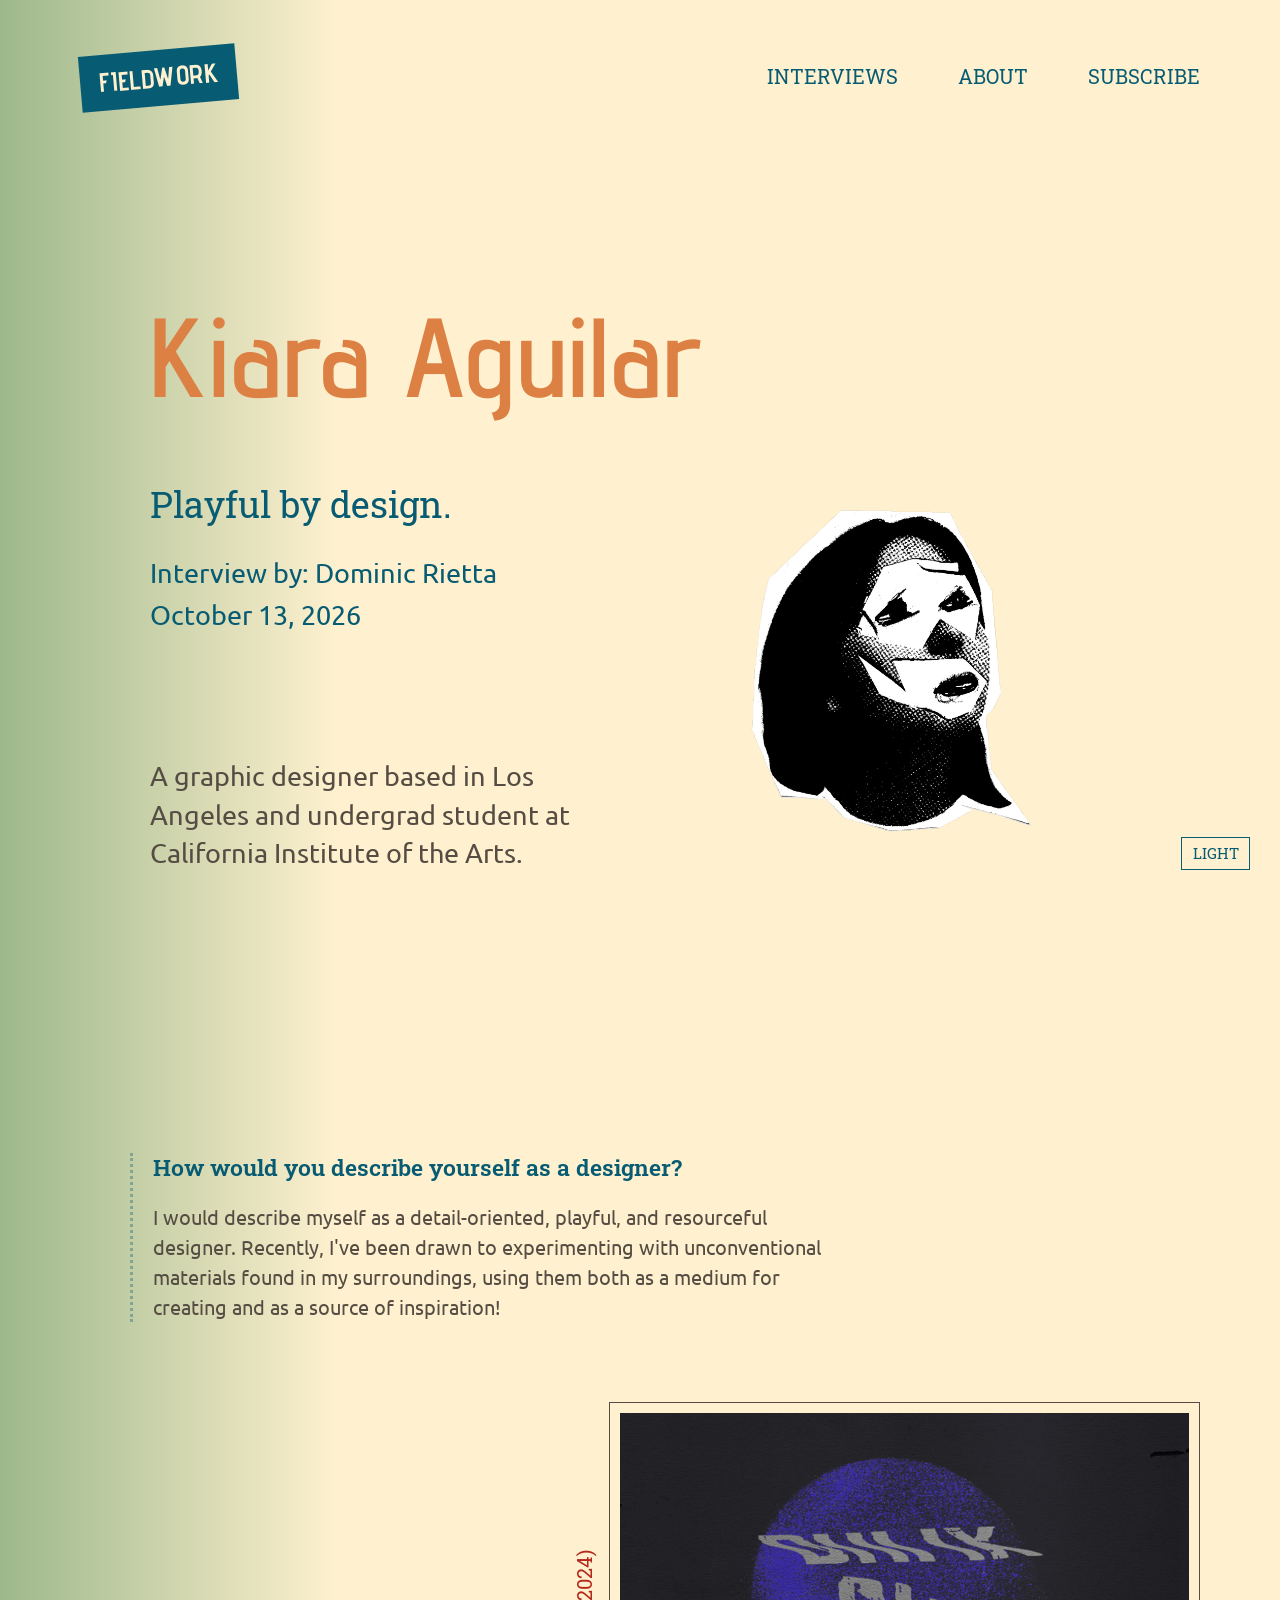
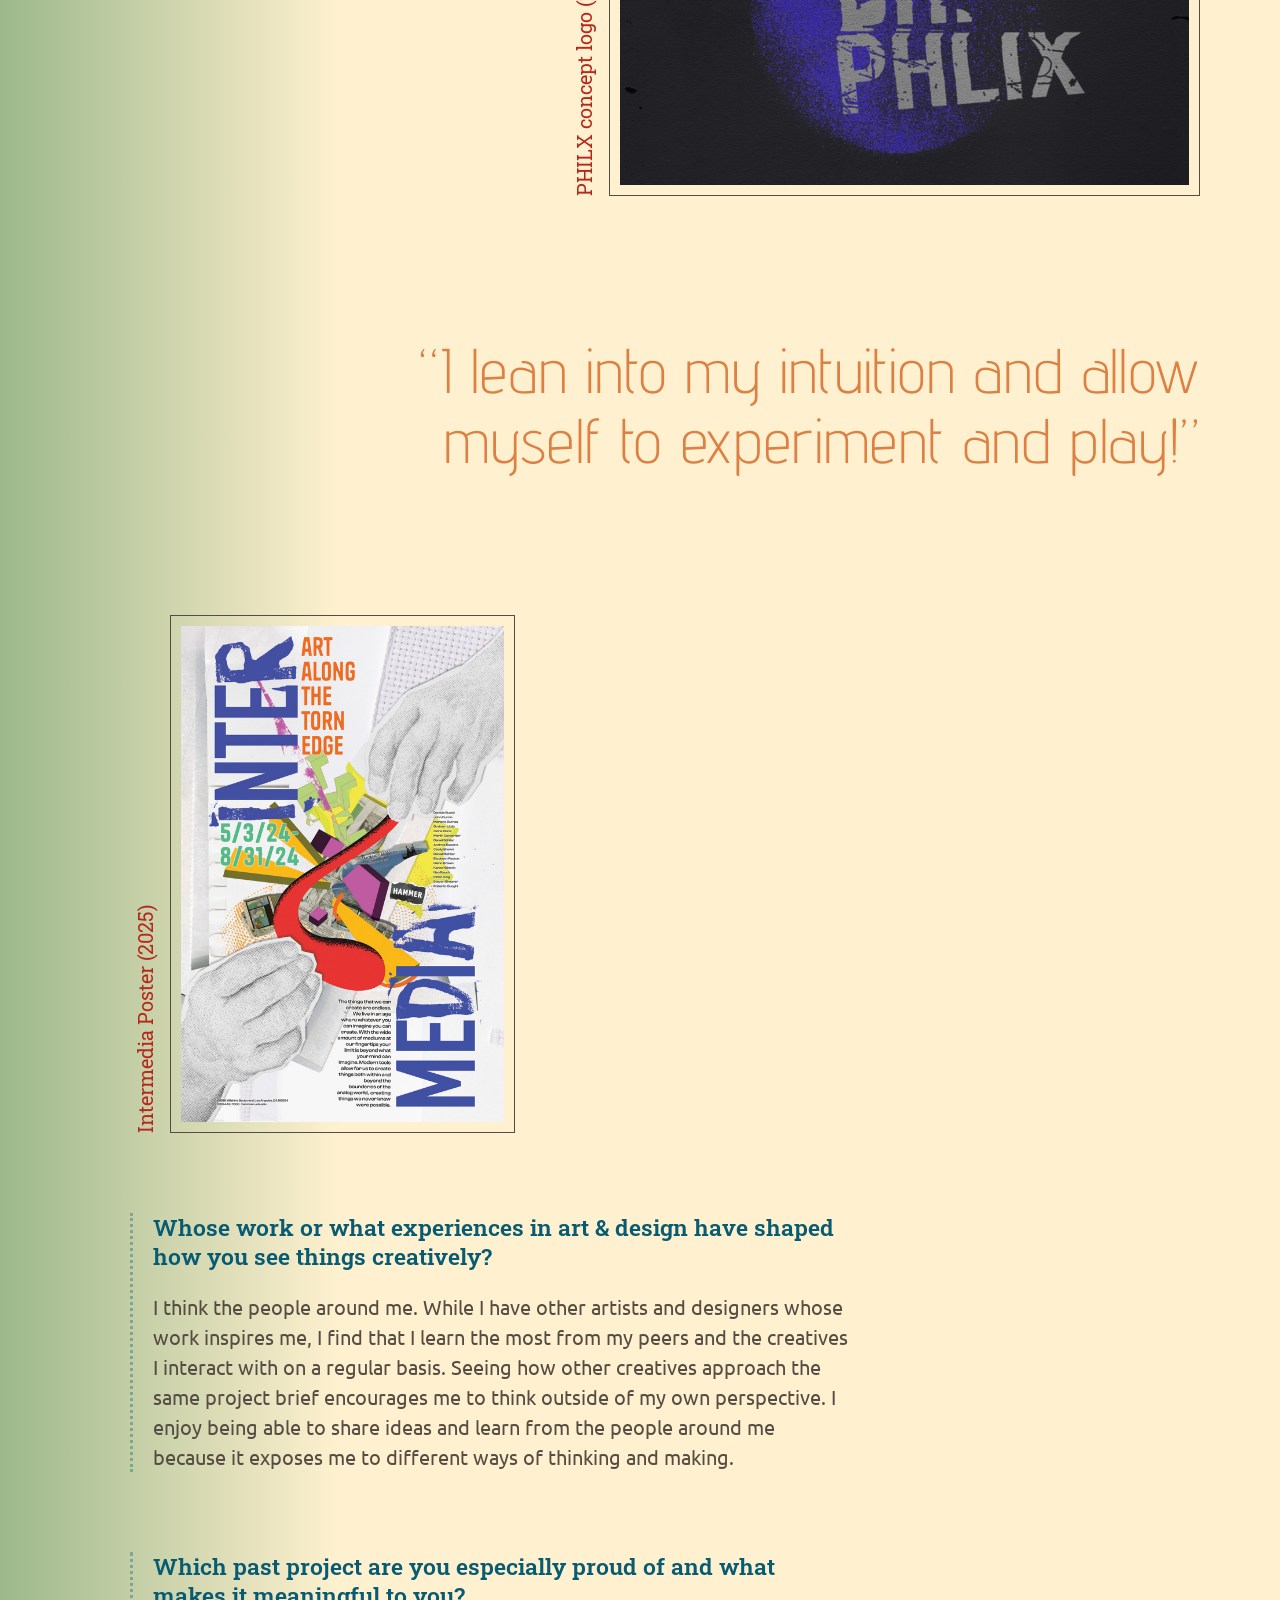
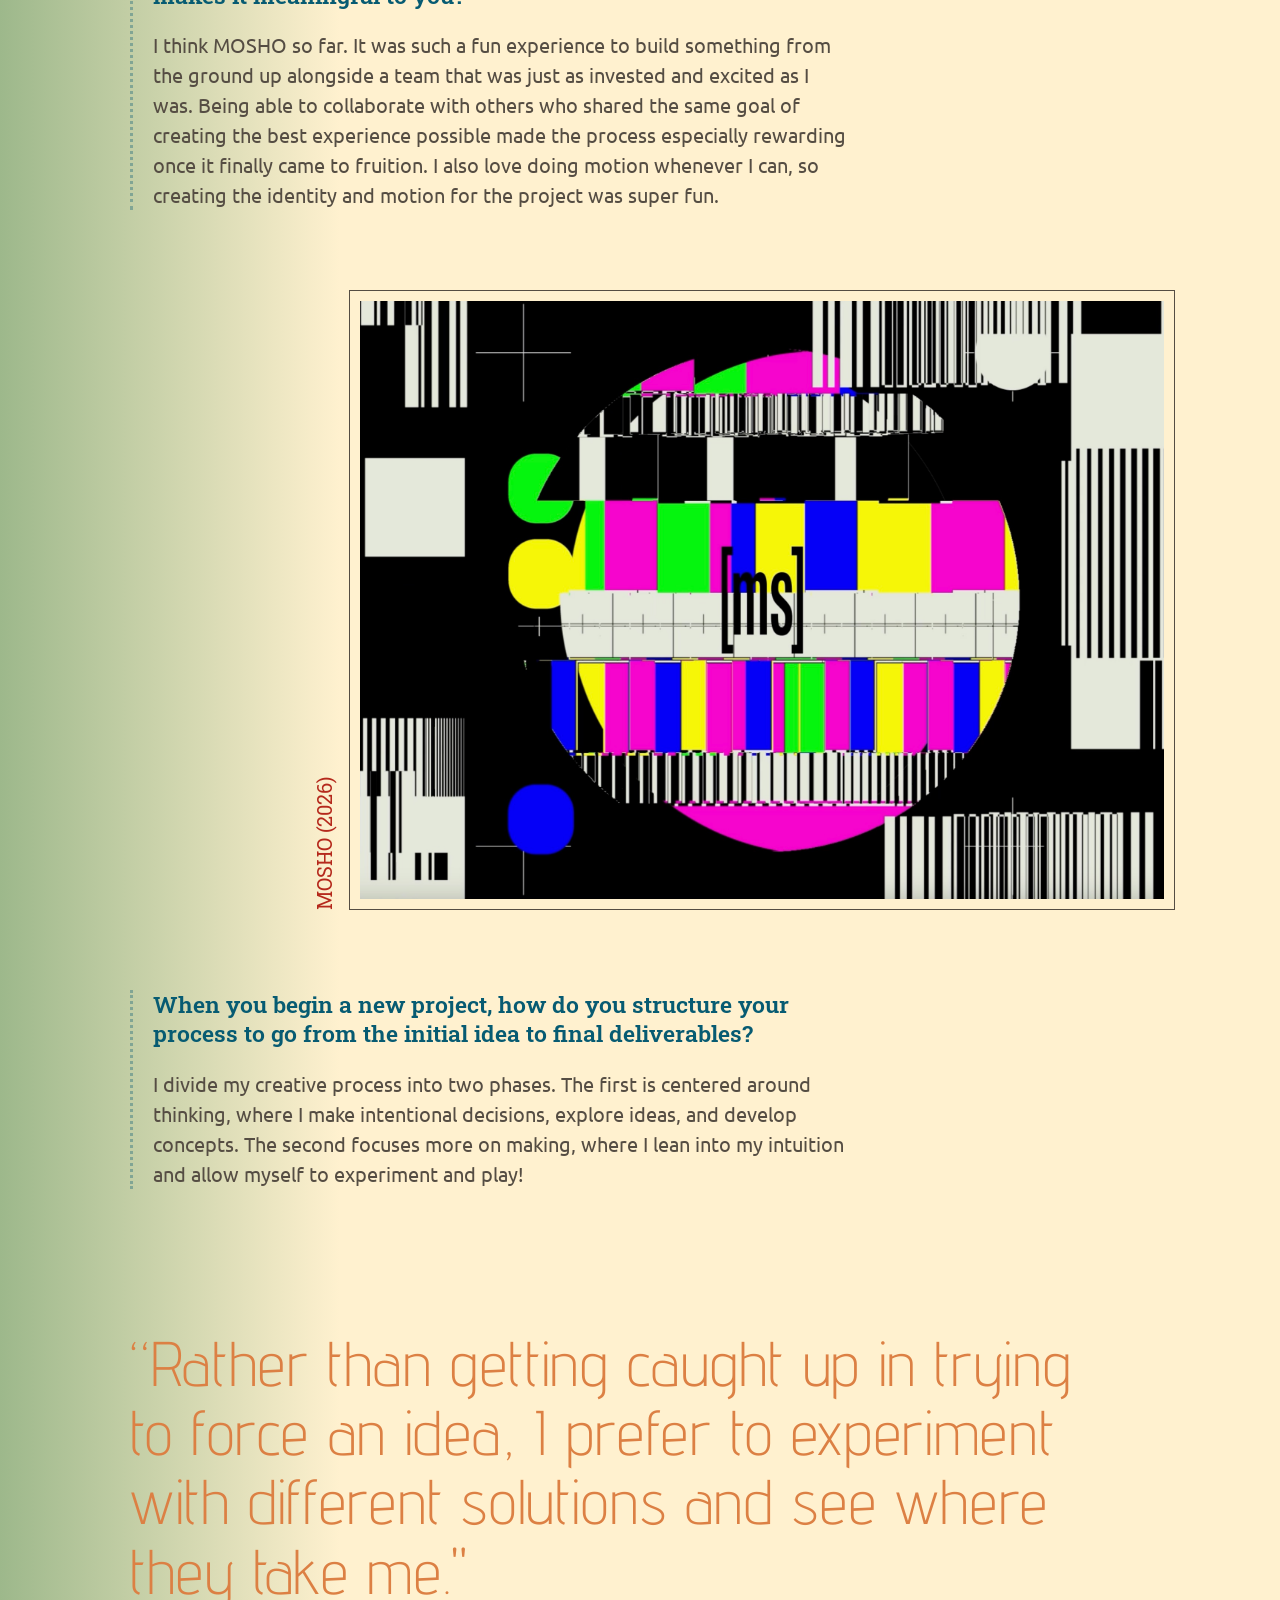
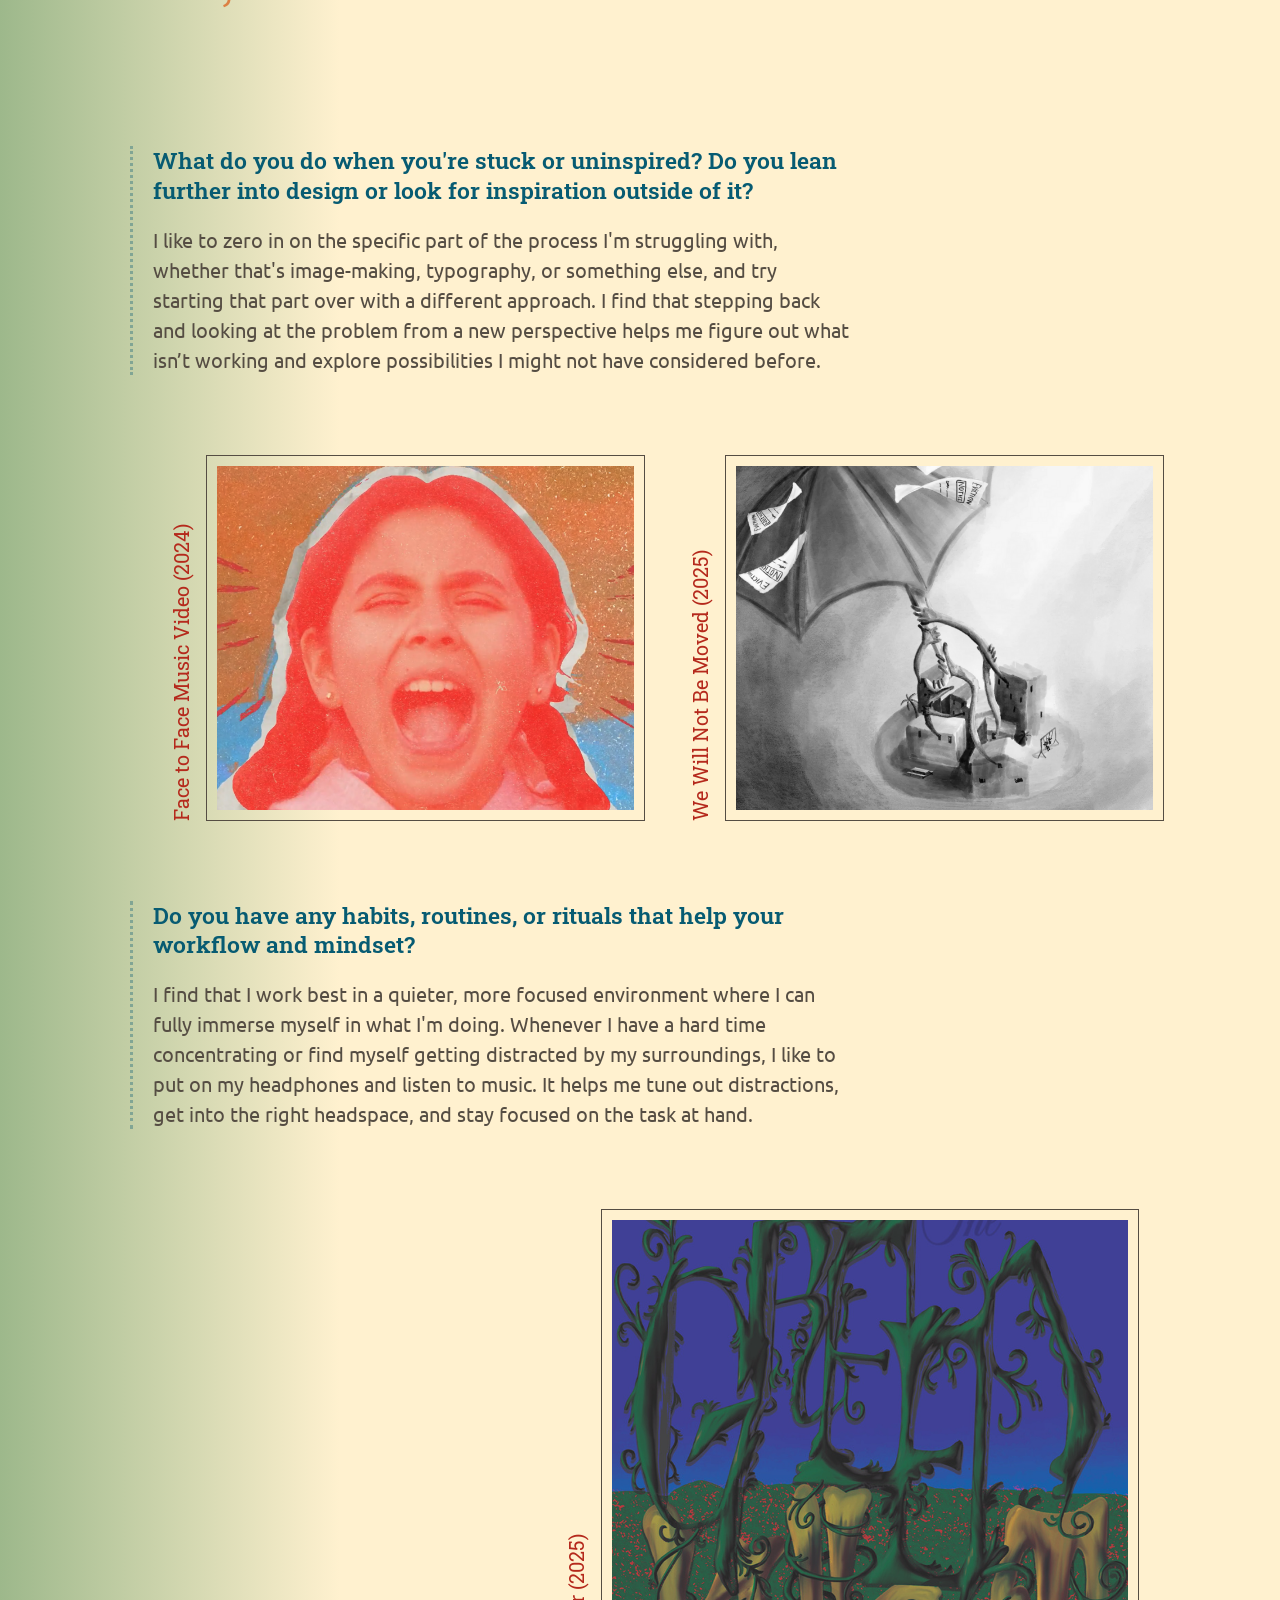
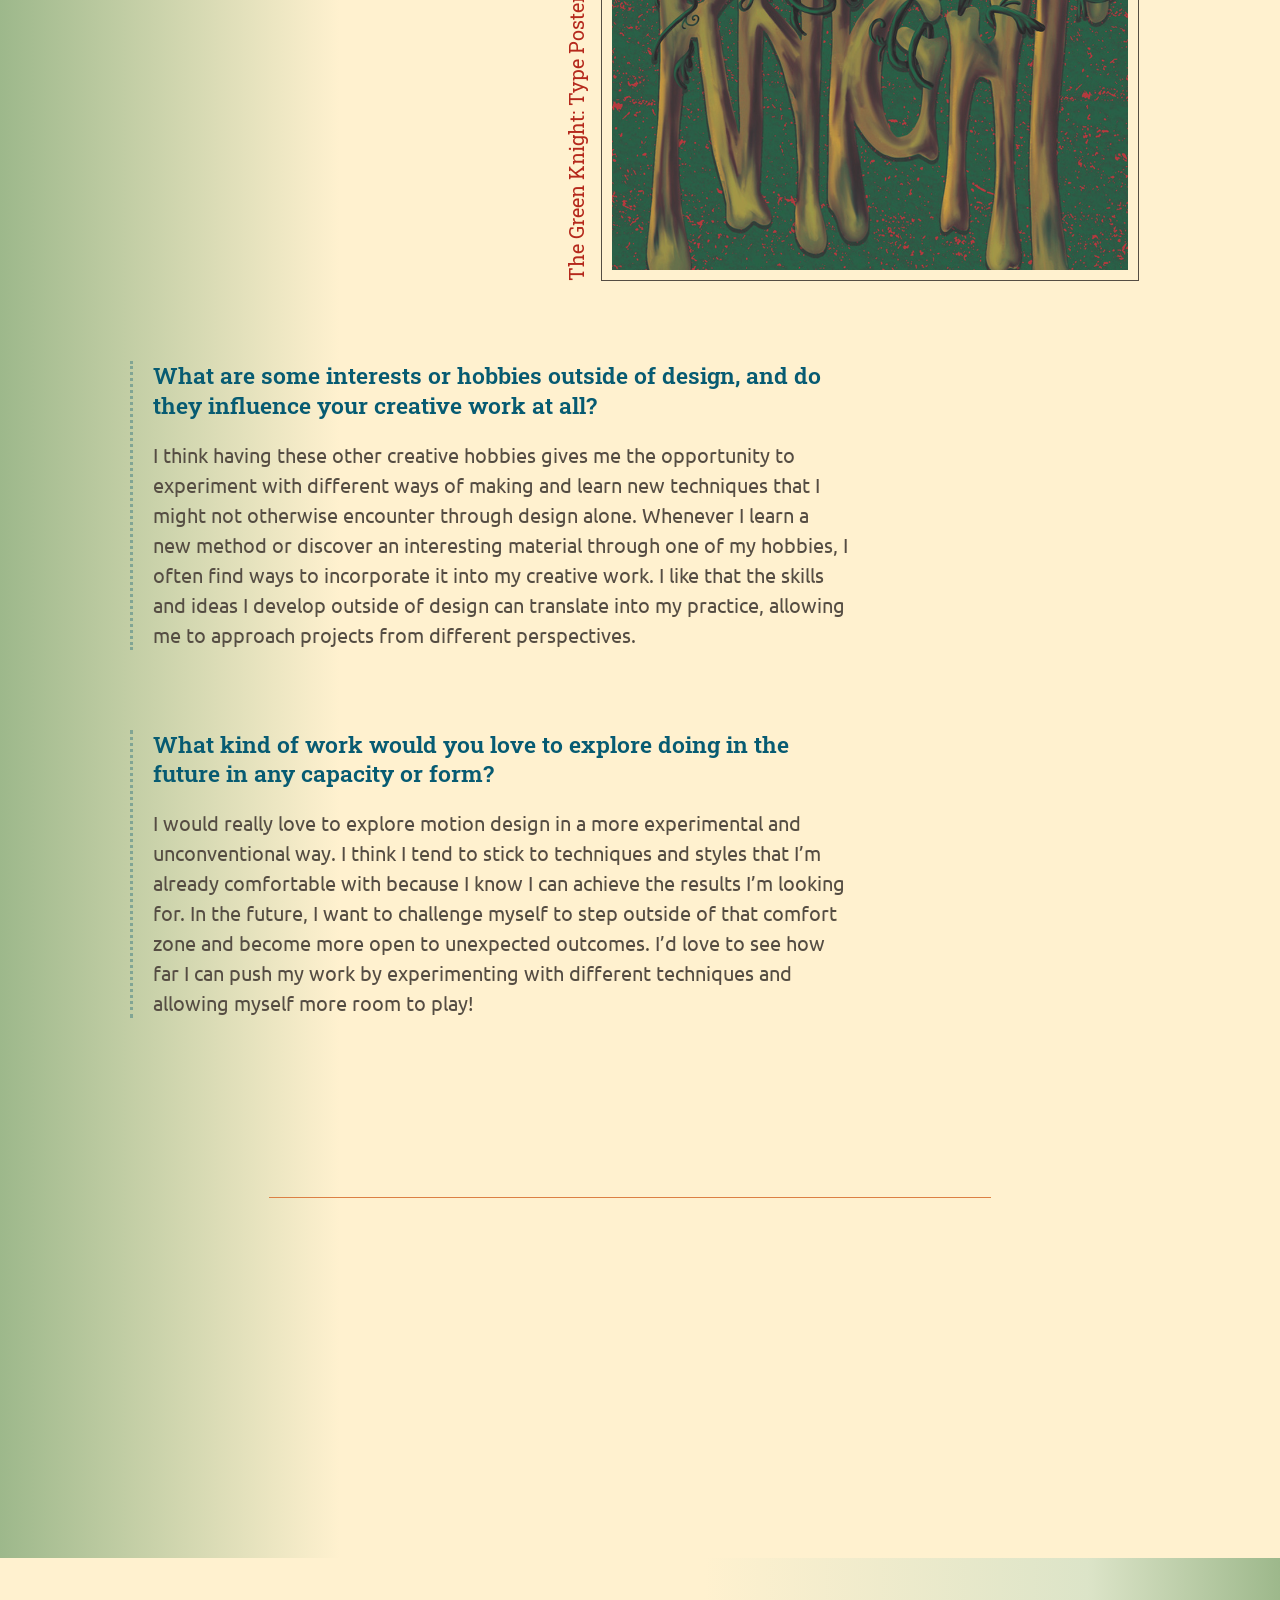
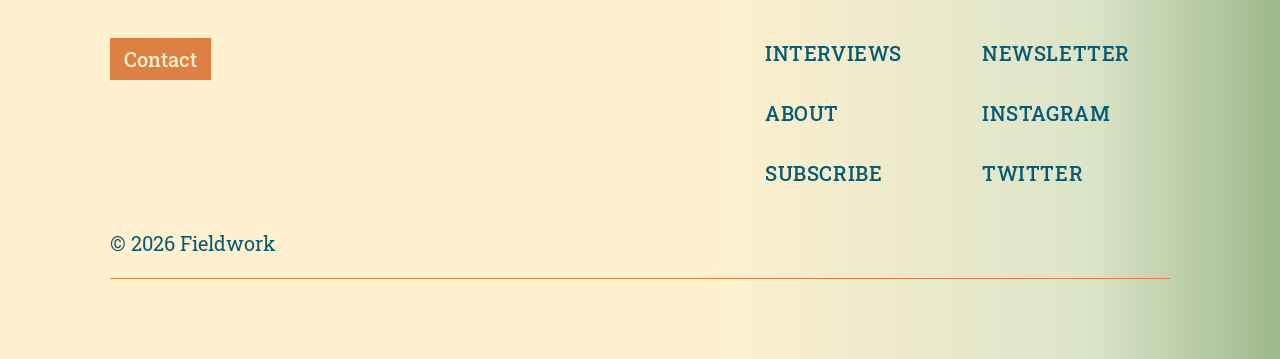
==== interview--one.html @ 5cb6d2c1 "Initial Commit" ====
<!DOCTYPE html>
<html lang="en">
<head>
	<meta charset="utf-8">
	<meta content="initial-scale=1.0,width=device-width" name="viewport">

	<title>Interview One</title>

	<link href="css/reset.css" rel="stylesheet" type="text/css">
	<link href="css/styles.css" rel="stylesheet" type="text/css">

	<link rel="preconnect" href="https://fonts.googleapis.com">
	<link rel="preconnect" href="https://fonts.gstatic.com" crossorigin>
	<link href="https://fonts.googleapis.com/css2?family=Advent+Pro:ital,wght@0,100..900;1,100..900&family=Roboto+Slab:wght@100..900&family=Ubuntu:ital,wght@0,300;0,400;0,500;0,700;1,300;1,400;1,500;1,700&display=swap" rel="stylesheet">

	
	<script src="js/scripts.js"></script>
</head>

<body>
	<header class="top-bar">
		<button class="top-bar__menu" type="button">
			<span class="visually-hidden">Menu</span>
		</button>

		<a class="top-bar__logo" href="index.html">Fieldwork</a>

		<nav class="top-bar__nav">
			<a href="interviews.html">Interviews</a>
			<a href="about.html">About</a>
			<a href="subscribe.html">Subscribe</a>
		</nav>

		<button class="top-bar__mode js-mode" type="button">Light</button>
	</header>
	
	<main>
		<article class="interview-page">
			<section class="interview-page__intro">
				<h1 class="interview-page__name">Kiara Aguilar</h1>

				<p class="interview-page__subtitle">Playful by design.</p>

				<img class="interview-page__portrait" src="images/kiara-portrait.png" alt="Portrait of Kiara Aguilar">

				<p class="interview-page__details">Interview by: Dominic Rietta<br>October 13, 2026
				</p>

				<p class="interview-page__bio">A graphic designer based in Los Angeles and undergrad student at California Institute of the Arts.</p>
			</section>

			<section class="interview-page__body">
				<div class="interview-page__qa">
					<h2 class="interview-page__question">How would you describe yourself as a designer?</h2>

					<p class="interview-page__answer">I would describe myself as a detail-oriented, playful, and resourceful designer. Recently, I've been drawn to experimenting with unconventional materials found in my surroundings, using them both as a medium for creating and as a source of inspiration!
					</p>
				</div>

				<div class="interview-page__project interview-page__project--right">
					<img class="interview-page__image" src="images/phlix-logo.png" alt="Designer's project">

					<p class="interview-page__caption">PHILX concept logo (2024)</p>
				</div>

				<blockquote class="interview-page__quote interview-page__quote--right">
					<p class="interview-page__quote-text">“I lean into my intuition and allow myself to experiment and play!”</p>
				</blockquote>

				<div class="interview-page__project interview-page__project--left">
					<img class="interview-page__image" src="images/intermedia-poster.png" alt="Designer's project">

					<p class="interview-page__caption">Intermedia Poster (2025)</p>
				</div>

				<div class="interview-page__qa">
					<h2 class="interview-page__question">Whose work or what experiences in art & design have shaped how you see things creatively?</h2>

					<p class="interview-page__answer">I think the people around me. While I have other artists and designers whose work inspires me, I find that I learn the most from my peers and the creatives I interact with on a regular basis. Seeing how other creatives approach the same project brief encourages me to think outside of my own perspective. I enjoy being able to share ideas and learn from the people around me because it exposes me to different ways of thinking and making.</p>
				</div>

				<div class="interview-page__qa">
					<h2 class="interview-page__question">Which past project are you especially proud of and what makes it meaningful to you?</h2>

					<p class="interview-page__answer">I think MOSHO so far. It was such a fun experience to build something from the ground up alongside a team that was just as invested and excited as I was. Being able to collaborate with others who shared the same goal of creating the best experience possible made the process especially rewarding once it finally came to fruition. I also love doing motion whenever I can, so creating the identity and motion for the project was super fun.</p>
				</div>

				<div class="interview-page__project interview-page__project--wide">
					<img class="interview-page__image" src="images/mosho.JPEG" alt="Designer's project">

					<p class="interview-page__caption">MOSHO (2026)</p>
				</div>

				<div class="interview-page__qa">
					<h2 class="interview-page__question">When you begin a new project, how do you structure your process to go from the initial idea to final deliverables?</h2>

					<p class="interview-page__answer">I divide my creative process into two phases. The first is centered around thinking, where I make intentional decisions, explore ideas, and develop concepts. The second focuses more on making, where I lean into my intuition and allow myself to experiment and play!
					</p>
				</div>

				<blockquote class="interview-page__quote interview-page__quote--left">
					<p class="interview-page__quote-text">“Rather than getting caught up in trying to force an idea, I prefer to experiment with different solutions and see where they take me."</p>
				</blockquote>

				<div class="interview-page__qa">
					<h2 class="interview-page__question">What do you do when you're stuck or uninspired? Do you lean further into design or look for inspiration outside of it?</h2>

					<p class="interview-page__answer">I like to zero in on the specific part of the process I'm struggling with, whether that's image-making, typography, or something else, and try starting that part over with a different approach. I find that stepping back and looking at the problem from a new perspective helps me figure out what isn’t working and explore possibilities I might not have considered before.</p>
				</div>

				<div class="interview-page__project interview-page__project--half">
					<img class="interview-page__image" src="images/face-to-face.png" alt="Designer's project">

					<p class="interview-page__caption">Face to Face Music Video (2024)</p>
				</div>

				<div class="interview-page__project interview-page__project--half">
					<img class="interview-page__image" src="images/we-will-not-be-moved.png" alt="Designer's project">

					<p class="interview-page__caption">We Will Not Be Moved (2025)</p>
				</div>

				<div class="interview-page__qa">
					<h2 class="interview-page__question">Do you have any habits, routines, or rituals that help your workflow and mindset?</h2>

					<p class="interview-page__answer">I find that I work best in a quieter, more focused environment where I can fully immerse myself in what I'm doing. Whenever I have a hard time concentrating or find myself getting distracted by my surroundings, I like to put on my headphones and listen to music. It helps me tune out distractions, get into the right headspace, and stay focused on the task at hand.  
					</p>
				</div>

				<div class="interview-page__project interview-page__project--tall">
					<img class="interview-page__image" src="images/green-knight.png" alt="Designer's project">

					<p class="interview-page__caption">The Green Knight: Type Poster (2025)</p>
				</div>

				<div class="interview-page__qa">
					<h2 class="interview-page__question">What are some interests or hobbies outside of design, and do they influence your creative work at all?</h2>

					<p class="interview-page__answer">I think having these other creative hobbies gives me the opportunity to experiment with different ways of making and learn new techniques that I might not otherwise encounter through design alone. Whenever I learn a new method or discover an interesting material through one of my hobbies, I often find ways to incorporate it into my creative work. I like that the skills and ideas I develop outside of design can translate into my practice, allowing me to approach projects from different perspectives.
					</p>
				</div>

				<div class="interview-page__qa">
					<h2 class="interview-page__question">What kind of work would you love to explore doing in the future in any capacity or form?</h2>

					<p class="interview-page__answer">	I would really love to explore motion design in a more experimental and unconventional way. I think I tend to stick to techniques and styles that I’m already comfortable with because I know I can achieve the results I’m looking for. In the future, I want to challenge myself to step outside of that comfort zone and become more open to unexpected outcomes. I’d love to see how far I can push my work by experimenting with different techniques and allowing myself more room to play!
					</p>
				</div>

			</section>
		</article>
	</main>

	<footer class="site-footer">
		<a class="site-footer__contact" href="mailto:your-email@example.com">Contact</a>

		<nav class="site-footer__nav">
			<a href="interviews.html">Interviews</a>
			<a href="about.html">About</a>
			<a href="subscribe.html">Subscribe</a>
			<a href="newsletter.html">Newsletter</a>
			<a href="https://www.instagram.com/">Instagram</a>
			<a href="https://twitter.com/">Twitter</a>
		</nav>

		<p class="site-footer__copyright">&copy; 2026 Fieldwork</p>
	</footer>


</body>
</html>
---- css/styles.css ----
/* 1. TOKENS */

:root {
	/* Type scale: Perfect Fourth */
	--size-080: .563rem;
	--size-090: .75rem;
	--size-100: 1rem;
	--size-150: 1.125rem;
	--size-200: 1.333rem;
	--size-300: 1.777rem;
	--size-400: 2.369rem;
	--size-500: 3.157rem;
	--size-700: 5.61rem;

	/* Spacing */
	--space-090: .5rem;
	--space-100: 1rem;
	--space-200: 1.5rem;
	--space-300: 2rem;
	--space-400: 3rem;
	--space-500: 4rem;
	--space-600: 6rem;
	--space-700: 8rem;

	/* Colors */
	--color-page-bg: #fff1cf;
	--color-text: #075b72;
	--color-accent: #dc8044;
	--color-date: #B5291C;
	--color-border: #075b72;
	--color-grid: #554d43;
	--color-image-placeholder: #e1c69d;
	--color-image-border: #dc9a30;
	--color-footer-green: #9db88b;
	--color-footer-mid: #dce4c8;

	--masthead-angle: -5deg;

	/* Scaling: rem follows the window width.
	   The canvas is 375px on mobile and 1024px on desktop. */
	--frame: 23.4375rem;
	font-size: clamp(13px, calc(100vw / 23.4375), 24px);

	@media screen and (min-width: 1024px) {
		--frame: 64rem;
		font-size: clamp(16px, calc(100vw / 64), 26px);
	}

	/* Dark mode */
	.dark-mode {
		--color-page-bg: #082a33;
		--color-text: #fff1cf;
		--color-accent: #e8935a;
		--color-date: #f2c14e;
		--color-border: #fff1cf;
		--color-grid: #d8cfbb;
		--color-image-placeholder: #17414b;
		--color-image-border: #dc9a30;
		--color-footer-green: #1c4d47;
		--color-footer-mid: #12383d;
	}
}


/* 2. BASE */

body {
	overflow-x: hidden;
	background-color: var(--color-page-bg);
	color: var(--color-text);
	font-family: "Roboto Slab", serif;
	font-size: var(--size-100);
	line-height: 1.5;
	transition: background-color .3s ease, color .3s ease;

	/* Green fade down the left edge of the interview page */
	&:has(.interview-page) {
		@media screen and (min-width: 1024px) {
			background-image: linear-gradient(to right, var(--color-footer-green), var(--color-page-bg) 17rem);
			background-repeat: no-repeat;
		}
	}
}

main {
	max-width: var(--frame);
	margin-inline: auto;
}

a {
	text-decoration: none;
}

img {
	display: block;
	max-width: 100%;

	.dark-mode & {
		opacity: .8;
	}
}

/* color: transparent hides broken-image alt text; remove it once real images are in */
.interview__image,
.interview-page__portrait,
.interview-page__image {
	object-fit: cover;
	color: transparent;
}

button {
	font: inherit;
}

.visually-hidden {
	position: absolute;
	width: 1px;
	height: 1px;
	margin: -1px;
	padding: 0;
	overflow: hidden;
	clip-path: inset(50%);
	white-space: nowrap;
	border: 0;
}


/* 3. TOP BAR */

.top-bar {
	position: absolute;
	inset: 0 0 auto;
	max-width: var(--frame);
	margin-inline: auto;
	display: grid;
	grid-template-columns: auto 1fr;
	align-items: center;
	padding: var(--space-200) var(--space-300) 0;

	@media screen and (min-width: 1024px) {
		padding: calc(var(--space-300) + var(--space-090)) 4rem 0;
	}
}

/* Three lines drawn as three background gradients */
.top-bar__menu {
	width: var(--size-300);
	height: var(--size-200);
	padding: 0;
	border: 0;
	background-color: transparent;
	background-image:
		linear-gradient(var(--color-accent), var(--color-accent)),
		linear-gradient(var(--color-accent), var(--color-accent)),
		linear-gradient(var(--color-accent), var(--color-accent));
	background-repeat: no-repeat;
	background-size: 100% 2px;
	background-position: 0 0, 0 50%, 0 100%;
	cursor: pointer;

	@media screen and (min-width: 1024px) {
		display: none;
	}
}

.top-bar__logo {
	grid-column: 2;
	justify-self: end;
	padding: .3em .7em;
	background-color: var(--color-text);
	color: var(--color-page-bg);
	font-family: "Advent Pro", "Arial Narrow", sans-serif;
	font-weight: bold;
	letter-spacing: .02em;
	text-transform: uppercase;
	transform: rotate(var(--masthead-angle));
	transition: background-color .2s ease;

	&:hover,
	&:focus-visible {
		background-color: var(--color-accent);
	}

	@media screen and (min-width: 1024px) {
		grid-column: 1;
		grid-row: 1;
		justify-self: start;
		font-size: var(--size-200);
	}
}

/* Hidden on mobile until the menu button works */
.top-bar__nav {
	display: none;

	@media screen and (min-width: 1024px) {
		grid-column: 2;
		grid-row: 1;
		justify-self: end;
		display: flex;
		gap: var(--space-400);
		font-weight: bold;
		text-transform: uppercase;
	}
}

/* Nav links: plain text with an underline that draws in on hover */
.top-bar__nav a,
.site-header__nav a {
	padding-bottom: .2em;
	background: linear-gradient(var(--color-accent), var(--color-accent)) no-repeat 0 100% / 0 2px;
	transition: background-size .3s ease;

	&:hover,
	&:focus-visible {
		background-size: 100% 2px;
	}
}

/* Color mode button: fixed pill, bottom right. Its text is set by js/scripts.js */
.top-bar__mode {
	position: fixed;
	right: var(--space-200);
	bottom: var(--space-200);
	z-index: 10;
	padding: .3em .7em;
	border: 1px solid var(--color-border);
	background-color: var(--color-page-bg);
	color: var(--color-text);
	font-size: var(--size-090);
	text-transform: uppercase;
	cursor: pointer;
}

.top-bar__menu:focus-visible,
.top-bar__logo:focus-visible,
.top-bar__mode:focus-visible {
	outline: 2px solid var(--color-accent);
	outline-offset: 2px;
}


/* 4. LANDING PAGE: HEADER CARD */

.site-header {
	position: relative;
	display: flex;
	flex-direction: column;
	align-items: center;
	gap: var(--size-090);
	width: fit-content;
	margin: 9.1rem auto 5.4rem;
	padding: var(--size-300);
	border: 1px solid var(--color-border);
	background-color: var(--color-page-bg);
	transform: rotate(var(--masthead-angle));

	@media screen and (min-width: 1024px) {
		gap: var(--size-100);
		margin: 5.1rem auto 5rem;
		padding: var(--size-400);
	}
}

.site-header__nav {
	display: flex;
	gap: var(--space-300);
	font-size: var(--size-080);
	font-weight: bold;
	letter-spacing: .03rem;
	text-transform: uppercase;

	@media screen and (min-width: 1024px) {
		gap: var(--space-400);
		font-size: var(--size-090);
	}
}

.site-header__title,
.site-header__tagline {
	text-align: center;
}

.site-header__title {
	color: var(--color-accent);
	font-family: "Advent Pro", sans-serif;
	font-size: 2.8rem;
	font-weight: 600;
	line-height: 1.1;
	letter-spacing: .03rem;

	@media screen and (min-width: 1024px) {
		font-size: 4rem;
	}
}

.site-header__tagline {
	color: var(--color-date);
	font-family: "Ubuntu", sans-serif;
	font-size: var(--size-090);

	@media screen and (min-width: 1024px) {
		font-size: var(--size-100);
	}
}


/* 5. LANDING PAGE: COLLAGE */

/* Pulled up behind the header so the lines start above the masthead card.
   If lines.svg is too dark in dark mode, add a light-lined copy and swap it
   in with a .dark-mode .interviews-page rule. */
.interviews-page {
	margin: -19.3rem auto 0;
	padding: 19.3rem 0 0;
	background-image: url("../images/lines.svg");
	background-repeat: repeat-y;
	background-size: 34.45rem auto;
	background-position: 50% 0;

	@media screen and (min-width: 1024px) {
		margin-top: -23.9rem;
		padding: 23.9rem 0 5.9rem;
		background-size: 52.67rem auto;
	}
}

.interviews {
	position: relative;
	height: 55.55rem;
	margin: 6.08rem 0 11.72rem;
	overflow-x: clip;

	@media screen and (min-width: 1024px) {
		height: 52.1rem;
		margin: 8.85rem 0 0;
	}
}

.interview {
	position: absolute;
	top: var(--y);
	left: var(--x);
	width: var(--w);
	aspect-ratio: var(--ratio);
}

.interview__link,
.interview__image {
	width: 100%;
	height: 100%;
}

.interview__link {
	position: relative;
	display: block;
	border: 2px solid var(--color-image-border);
	background-color: var(--color-image-placeholder);
	box-shadow: 0 0 0 1px var(--color-border);
}

/* The date is centred on a point (--dx, --dy) and tilted by --dr */
.interview__date {
	position: absolute;
	z-index: 2;
	top: var(--dy);
	left: var(--dx);
	color: var(--color-date);
	font-family: "Advent Pro", sans-serif;
	font-size: var(--size-200);
	line-height: 1;
	white-space: nowrap;
	transform: translate(-50%, -50%) rotate(var(--dr));

	@media screen and (min-width: 1024px) {
		font-size: var(--size-400);
	}
}

/* Per card: position (--x, --y), width (--w), shape (--ratio) and date label */
.interview--one {
	--x: 20.9%; --y: 0rem; --w: 59.5%; --ratio: 288 / 353; --dx: 19%; --dy: 4.5%; --dr: -20deg;

	@media screen and (min-width: 1024px) {
		--x: 49.2%; --y: 0rem; --w: 28.9%; --ratio: 296 / 365; --dx: 19%; --dy: 5%; --dr: -20deg;
		z-index: 4;
	}
}

.interview--two {
	--x: -17.8%; --y: 11.13rem; --w: 60.3%; --ratio: 292 / 353; --dx: 78%; --dy: 94%; --dr: -15deg;

	@media screen and (min-width: 1024px) {
		--x: 21.9%; --y: 4rem; --w: 29%; --ratio: 297 / 506; --dx: 15%; --dy: 3%; --dr: -12deg;
		z-index: 2;
	}
}

.interview--three {
	--x: 56.4%; --y: 18.3rem; --w: 57.8%; --ratio: 280 / 353; --dx: 21%; --dy: 5%; --dr: -15deg;

	@media screen and (min-width: 1024px) {
		--x: 50.9%; --y: 21.5rem; --w: 36.8%; --ratio: 377 / 307; --dx: 84%; --dy: 90%; --dr: -14deg;
		z-index: 3;
	}
}

.interview--four {
	--x: 2.7%; --y: 29.84rem; --w: 73.1%; --ratio: 354 / 286; --dx: 87%; --dy: 80%; --dr: -15deg;

	@media screen and (min-width: 1024px) {
		--x: 12.1%; --y: 20rem; --w: 36.8%; --ratio: 377 / 307; --dx: 14%; --dy: 5%; --dr: -12deg;
		z-index: 3;
	}
}

.interview--five {
	--x: 35.3%; --y: 41.6rem; --w: 72.7%; --ratio: 352 / 287; --dx: 10%; --dy: 84%; --dr: -20deg;

	@media screen and (min-width: 1024px) {
		--x: 28.9%; --y: 35.6rem; --w: 42.2%; --ratio: 432 / 264; --dx: 85%; --dy: 94%; --dr: -15deg;
		z-index: 1;
	}
}


/* 6. INTERVIEW PAGE */

/* 6a. Page and intro */

.interview-page {
	padding: calc(var(--space-700) + var(--space-400) + var(--space-090)) var(--space-300) 0;
	margin-bottom: calc(var(--space-700) + var(--space-500));

	@media screen and (min-width: 1024px) {
		padding: 14.75rem 4rem 0 6.5rem;
		margin-bottom: calc(var(--space-700) * 2 + var(--space-300));
	}
}

.interview-page__intro {
	display: grid;
	grid-template-columns: 40% 1fr;
	column-gap: var(--space-200);
	grid-template-areas:
		"name     name"
		"subtitle subtitle"
		"details  bio"
		"portrait portrait";

	@media screen and (min-width: 1024px) {
		grid-template-columns: 1fr 37.5%;
		column-gap: 0;
		grid-template-areas:
			"name     name"
			"subtitle portrait"
			"details  portrait"
			"bio      portrait";
		align-items: start;
		padding-right: 5.5rem;
	}
}

/* Display type: the name and the pull quotes */
.interview-page__name,
.interview-page__quote-text {
	color: var(--color-accent);
	font-family: "Advent Pro", sans-serif;
	font-weight: 300;
	letter-spacing: .01em;
	line-height: 1.1;
}

.interview-page__name {
	grid-area: name;
	padding-inline: var(--space-100);
	font-size: var(--size-400);
	font-weight: 600;

	@media screen and (min-width: 1024px) {
		font-size: var(--size-700);
	}
}

.interview-page__subtitle {
	grid-area: subtitle;
	margin: var(--space-200) 0 0;
	padding-inline: var(--space-100);

	@media screen and (min-width: 1024px) {
		margin-top: var(--space-400);
		font-size: var(--size-300);
	}
}

.interview-page__details {
	grid-area: details;
	margin: var(--space-500) 0 0;
	padding: 0 var(--space-090) 0 var(--space-100);
	font-family: "Ubuntu", sans-serif;
	font-size: var(--size-090);
	line-height: 1.6;

	@media screen and (min-width: 1024px) {
		margin-top: var(--space-100);
		padding: 0 var(--space-100);
		font-size: var(--size-200);
	}
}

/* Shared body copy: the bio and the answers */
.interview-page__bio,
.interview-page__answer {
	color: var(--color-grid);
	font-family: "Ubuntu", sans-serif;
	font-size: var(--size-090);
	line-height: 1.6;
}

.interview-page__bio {
	grid-area: bio;
	margin: var(--space-500) 0 0;
	padding-inline: var(--space-100);

	@media screen and (min-width: 1024px) {
		max-width: 25rem;
		margin-top: var(--space-600);
		font-size: var(--size-200);
		line-height: 1.45;
	}
}

.interview-page__portrait {
	grid-area: portrait;
	width: 100%;
	margin-top: var(--space-500);
	aspect-ratio: 4 / 5;

	@media screen and (min-width: 1024px) {
		margin-top: var(--space-400);
		aspect-ratio: 11 / 12;
	}
}


/* 6b. Body: questions, projects, quotes */

.interview-page__body {
	display: flex;
	flex-direction: column;
	gap: var(--space-500);
	margin-top: var(--space-500);
	padding-bottom: var(--space-600);
	border-bottom: 1px solid var(--color-accent);

	@media screen and (min-width: 1024px) {
		display: grid;
		grid-template-columns: 1fr 1fr;
		gap: var(--space-500) var(--space-300);
		margin-top: calc(var(--space-700) + var(--space-600));
		padding-bottom: calc(var(--space-700) + var(--space-100));
		border-bottom: 0;
		background-image: linear-gradient(var(--color-accent), var(--color-accent));
		background-repeat: no-repeat;
		background-position: 40% 100%;
		background-size: 67.5% 1px;
	}
}

/* Desktop: every block spans both columns. A block's placement modifier
   (section 6c) sets --align, --width, --max-width and so on to move it. */
.interview-page__qa,
.interview-page__project,
.interview-page__quote {
	@media screen and (min-width: 1024px) {
		grid-column: 1 / -1;
		justify-self: var(--align, auto);
	}
}

.interview-page__qa {
	@media screen and (min-width: 1024px) {
		max-width: 36rem;
		padding-left: var(--space-100);
		border-left: 3px dotted color-mix(in srgb, var(--color-border) 35%, transparent);
	}
}

.interview-page__question {
	font-size: var(--size-100);
	font-weight: 600;
	line-height: 1.3;

	@media screen and (min-width: 1024px) {
		font-size: var(--size-150);
	}
}

.interview-page__answer {
	margin: var(--space-100) 0 0;

	@media screen and (min-width: 1024px) {
		font-size: var(--size-100);
		line-height: 1.5;
	}
}

/* Desktop: image in the right column, caption turned sideways on its left */
.interview-page__project {
	@media screen and (min-width: 1024px) {
		display: grid;
		grid-template-columns: auto 1fr;
		column-gap: var(--space-090);
		width: var(--width, auto);
		margin-right: var(--margin-right, 0);
	}
}

.interview-page__image {
	width: 100%;
	aspect-ratio: 6 / 7;
	background-color: var(--color-image-placeholder);

	@media screen and (min-width: 1024px) {
		grid-column: 2;
		grid-row: 1;
		padding: var(--space-090);
		border: 1px solid var(--color-grid);
		background-clip: content-box;
		aspect-ratio: var(--image-ratio, 6 / 7);
	}
}

.interview-page__caption {
	margin: var(--space-100) 0 0;
	color: var(--color-date);

	@media screen and (min-width: 1024px) {
		grid-column: 1;
		grid-row: 1;
		align-self: end;
		margin: 0;
		white-space: nowrap;
		writing-mode: vertical-rl;
		transform: rotate(180deg);
	}
}

/* The quote's margins add to the gap, so it gets more room than the rest */
.interview-page__quote {
	margin: var(--space-200) 0;
	text-align: center;

	@media screen and (min-width: 1024px) {
		margin: var(--space-400) 0;
		max-width: var(--max-width, none);
		text-align: var(--text-align, center);
	}
}

.interview-page__quote-text {
	font-size: var(--size-400);

	@media screen and (min-width: 1024px) {
		font-size: var(--size-500);
	}
}


/* 6c. Desktop placement, in page order 
   Add one of these modifier classes to each project or quote in the HTML.
   --align is the side of the page, --width / --max-width the block size,
   --image-ratio the shape of a project's image. */

.interview-page__project--right { --align: end;   --width: 59%; --image-ratio: 3 / 2; }
.interview-page__project--left  { --align: start; --width: 36%; --image-ratio: 2 / 3; }
.interview-page__project--wide  { --align: end;   --width: 81%; --image-ratio: 4 / 3; --margin-right: 2.3%; }
.interview-page__project--tall  { --align: end;   --width: 54%; --image-ratio: 4 / 5; --margin-right: 5.7%; }

.interview-page__quote--right   { --align: end;   --max-width: 75%; --text-align: right; }
.interview-page__quote--left    { --align: start; --max-width: 92%; --text-align: left; }

/* Two in a row sit side by side, touching in the middle */
.interview-page__project--half {
	--align: end;
	--width: 93%;
	--image-ratio: 6 / 5;

	@media screen and (min-width: 1024px) {
		grid-column: auto;
	}
}

.interview-page__project--half + .interview-page__project--half {
	--align: start;
}


/* 7. FOOTER */

.site-footer {
	position: relative;
	z-index: 6;
	display: grid;
	grid-template-columns: 1fr auto;
	column-gap: var(--space-100);
	padding-block: var(--space-400) var(--space-100);
	padding-inline: max(var(--space-300), calc((100% - var(--frame)) / 2 + var(--space-300)));
	background: linear-gradient(to right, var(--color-page-bg) 55%, var(--color-footer-mid) 85%, var(--color-footer-green) 100%);

	@media screen and (min-width: 1024px) {
		padding-block: var(--space-500);
		padding-inline: max(var(--space-200), calc((100% - var(--frame)) / 2 + 5.5rem));
	}
}

.site-footer__contact {
	align-self: start;
	justify-self: start;
	padding: .3em .7em;
	background-color: var(--color-accent);
	color: var(--color-page-bg);
	font-weight: 500;
	transition: background-color .2s ease;

	&:hover,
	&:focus-visible {
		background-color: var(--color-text);
	}
}

.site-footer__nav {
	display: flex;
	flex-direction: column;
	align-items: flex-start;
	gap: var(--space-200);
	font-size: var(--size-090);
	text-transform: uppercase;

	@media screen and (min-width: 1024px) {
		display: grid;
		grid-auto-flow: column;
		grid-template-rows: repeat(3, auto);
		gap: var(--space-200) var(--space-500);
		margin-right: var(--space-300);
		font-size: var(--size-100);
	}
}

.site-footer__nav a {
	font-weight: 500;
	letter-spacing: .03rem;
}

.site-footer__copyright {
	grid-column: 1 / -1;
	margin: var(--space-300) 0 0;
	padding-bottom: var(--space-100);
	border-bottom: 1px solid var(--color-accent);
}
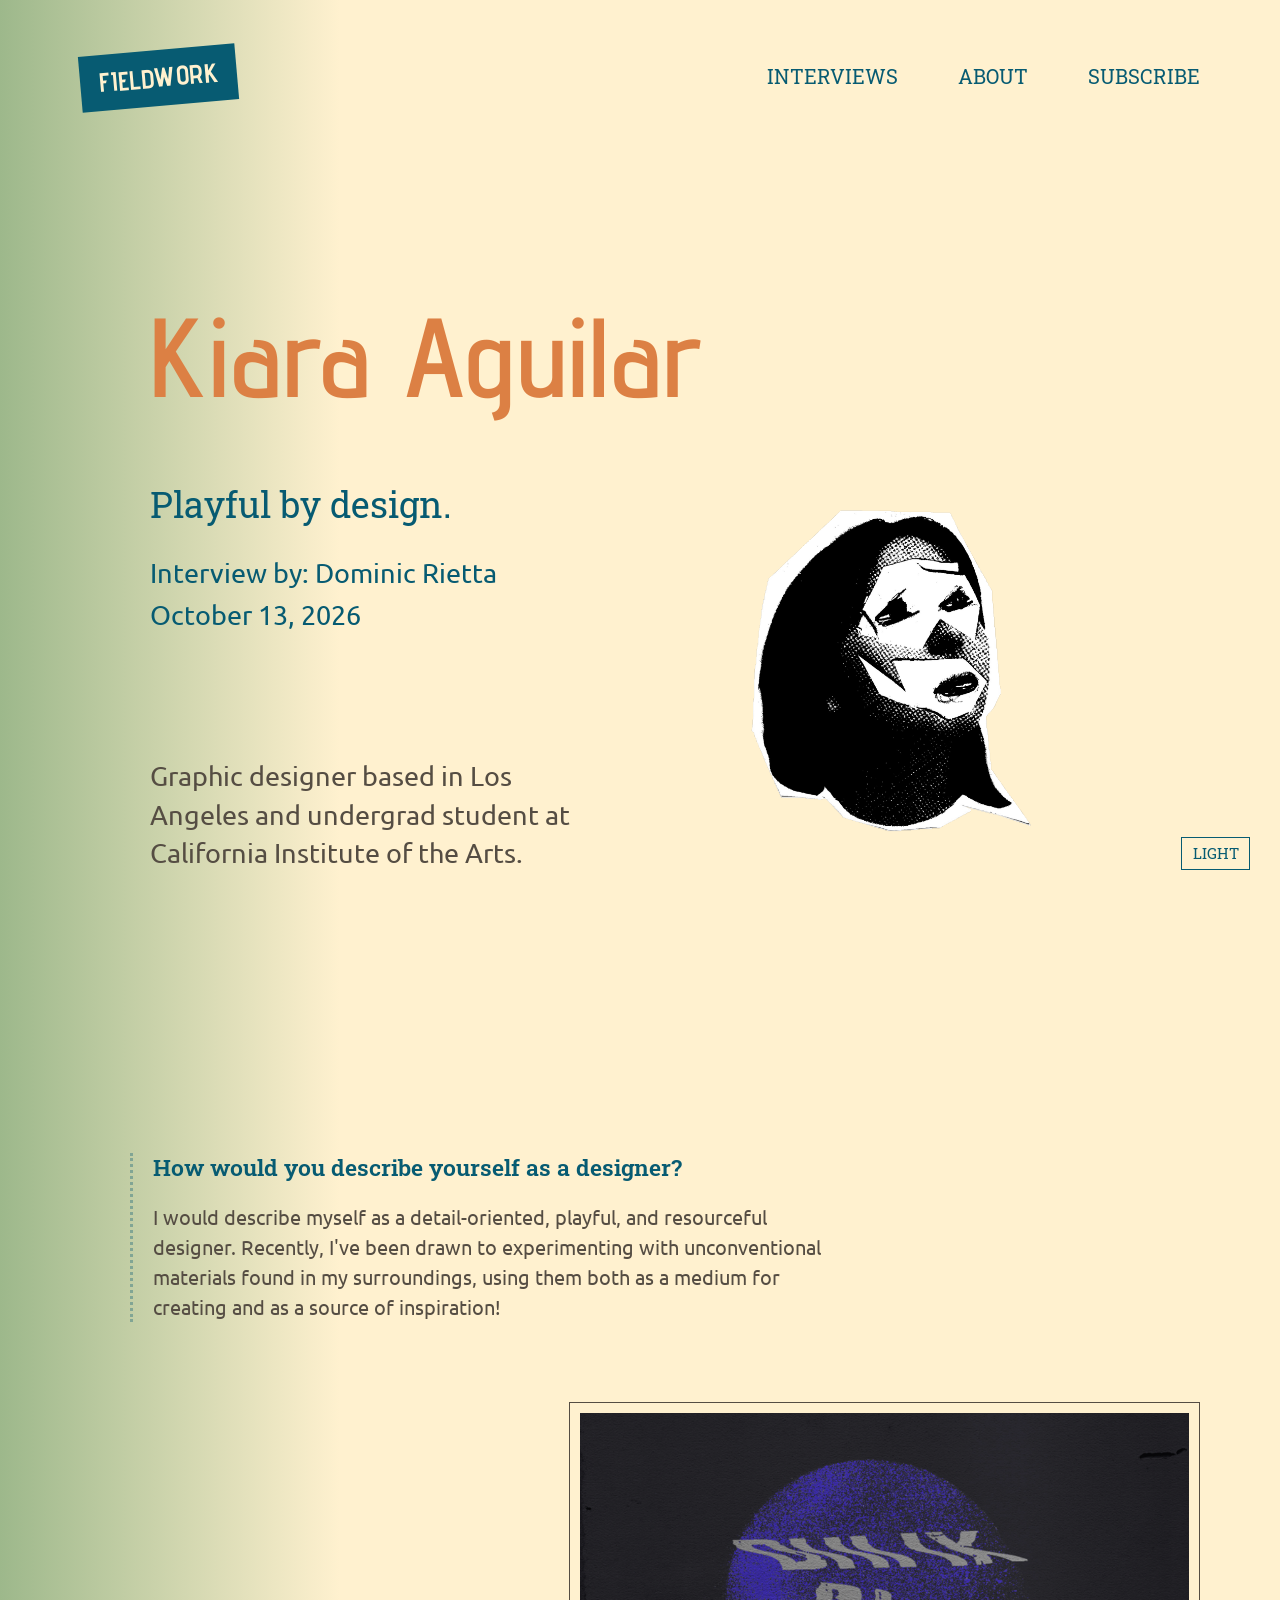
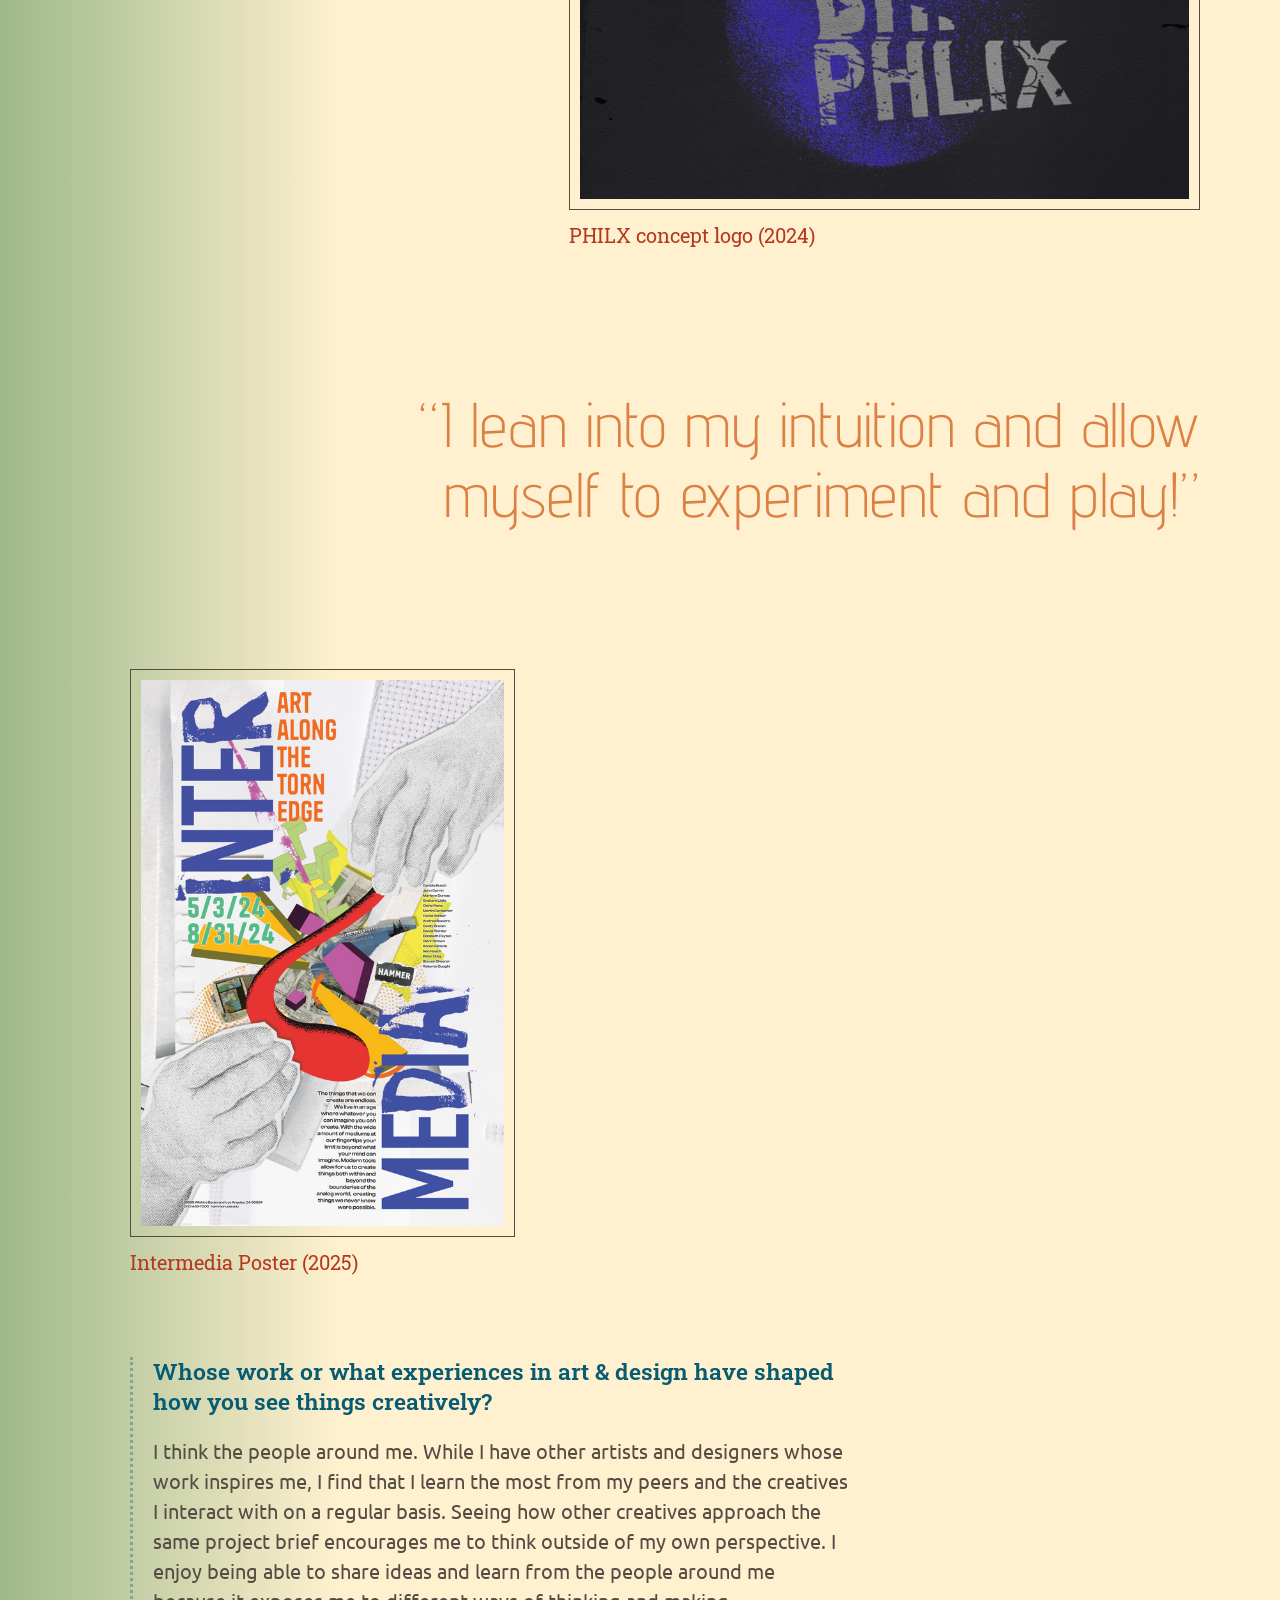
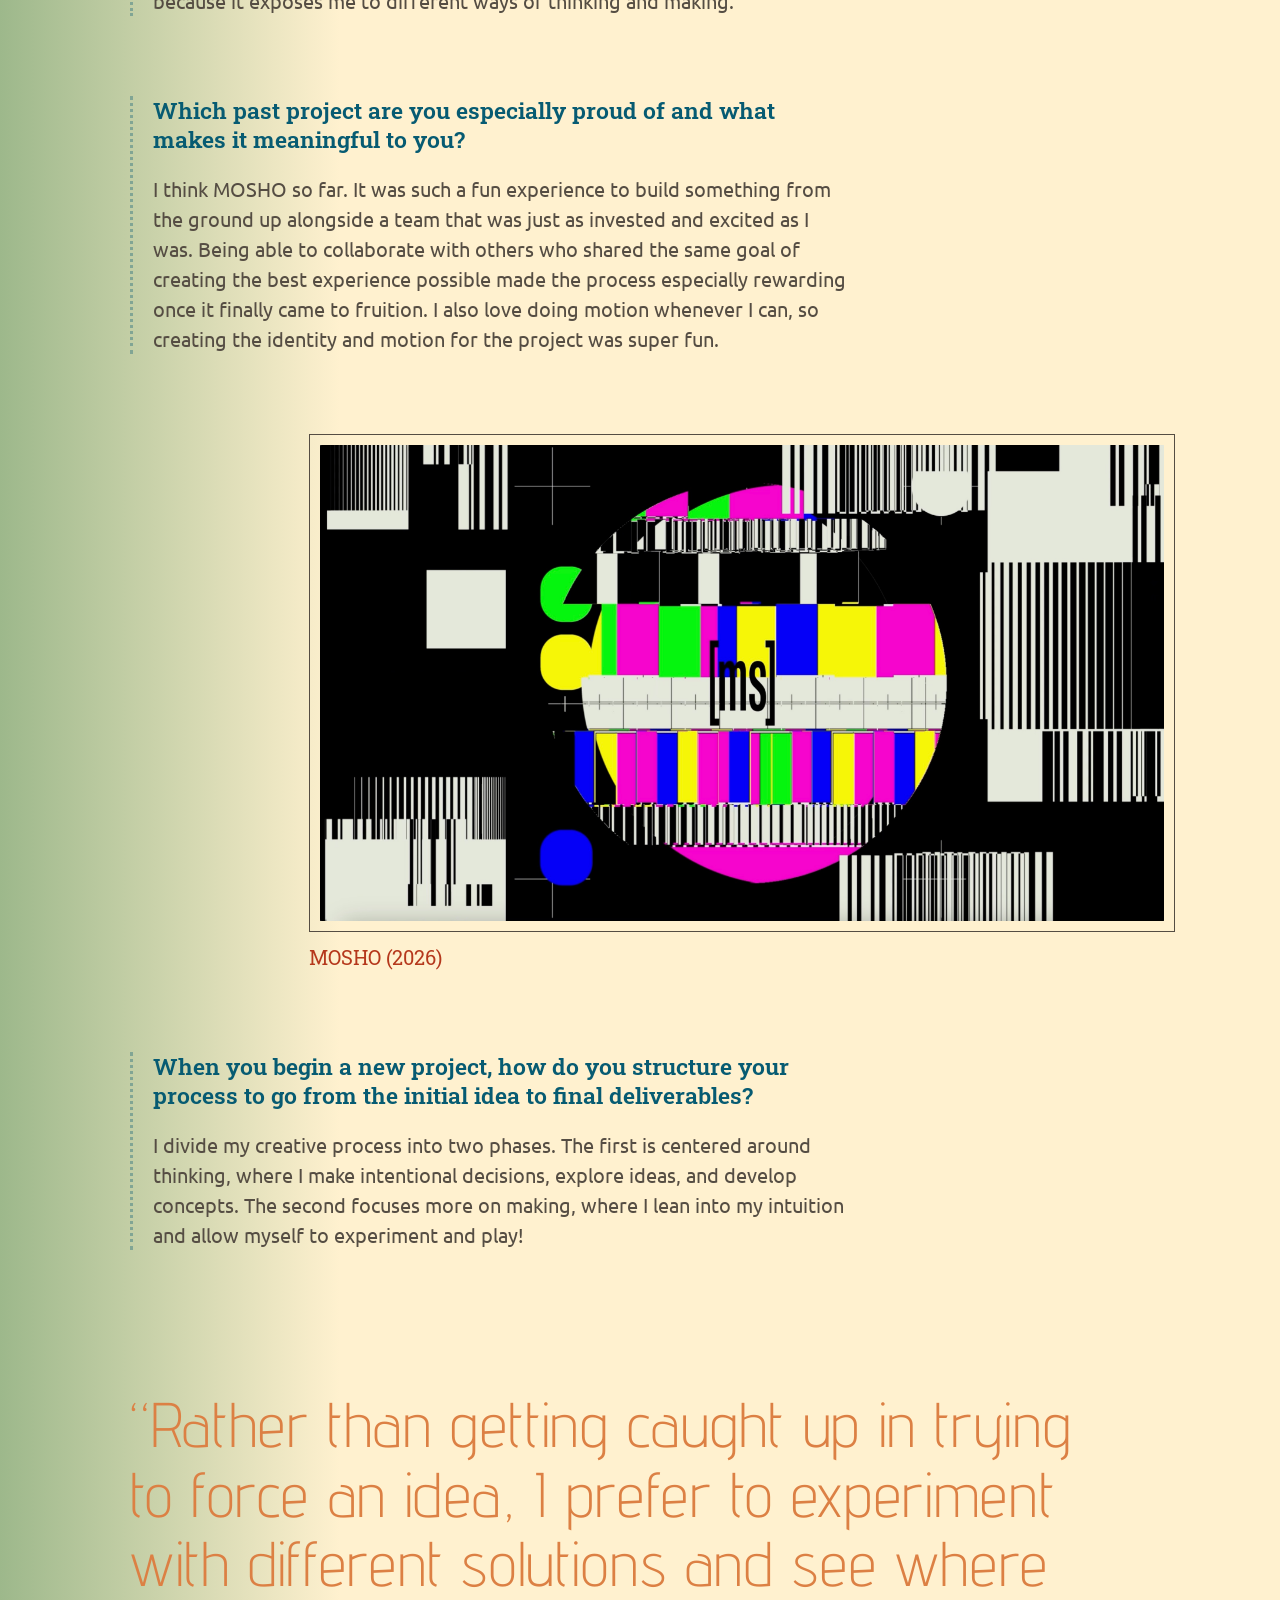
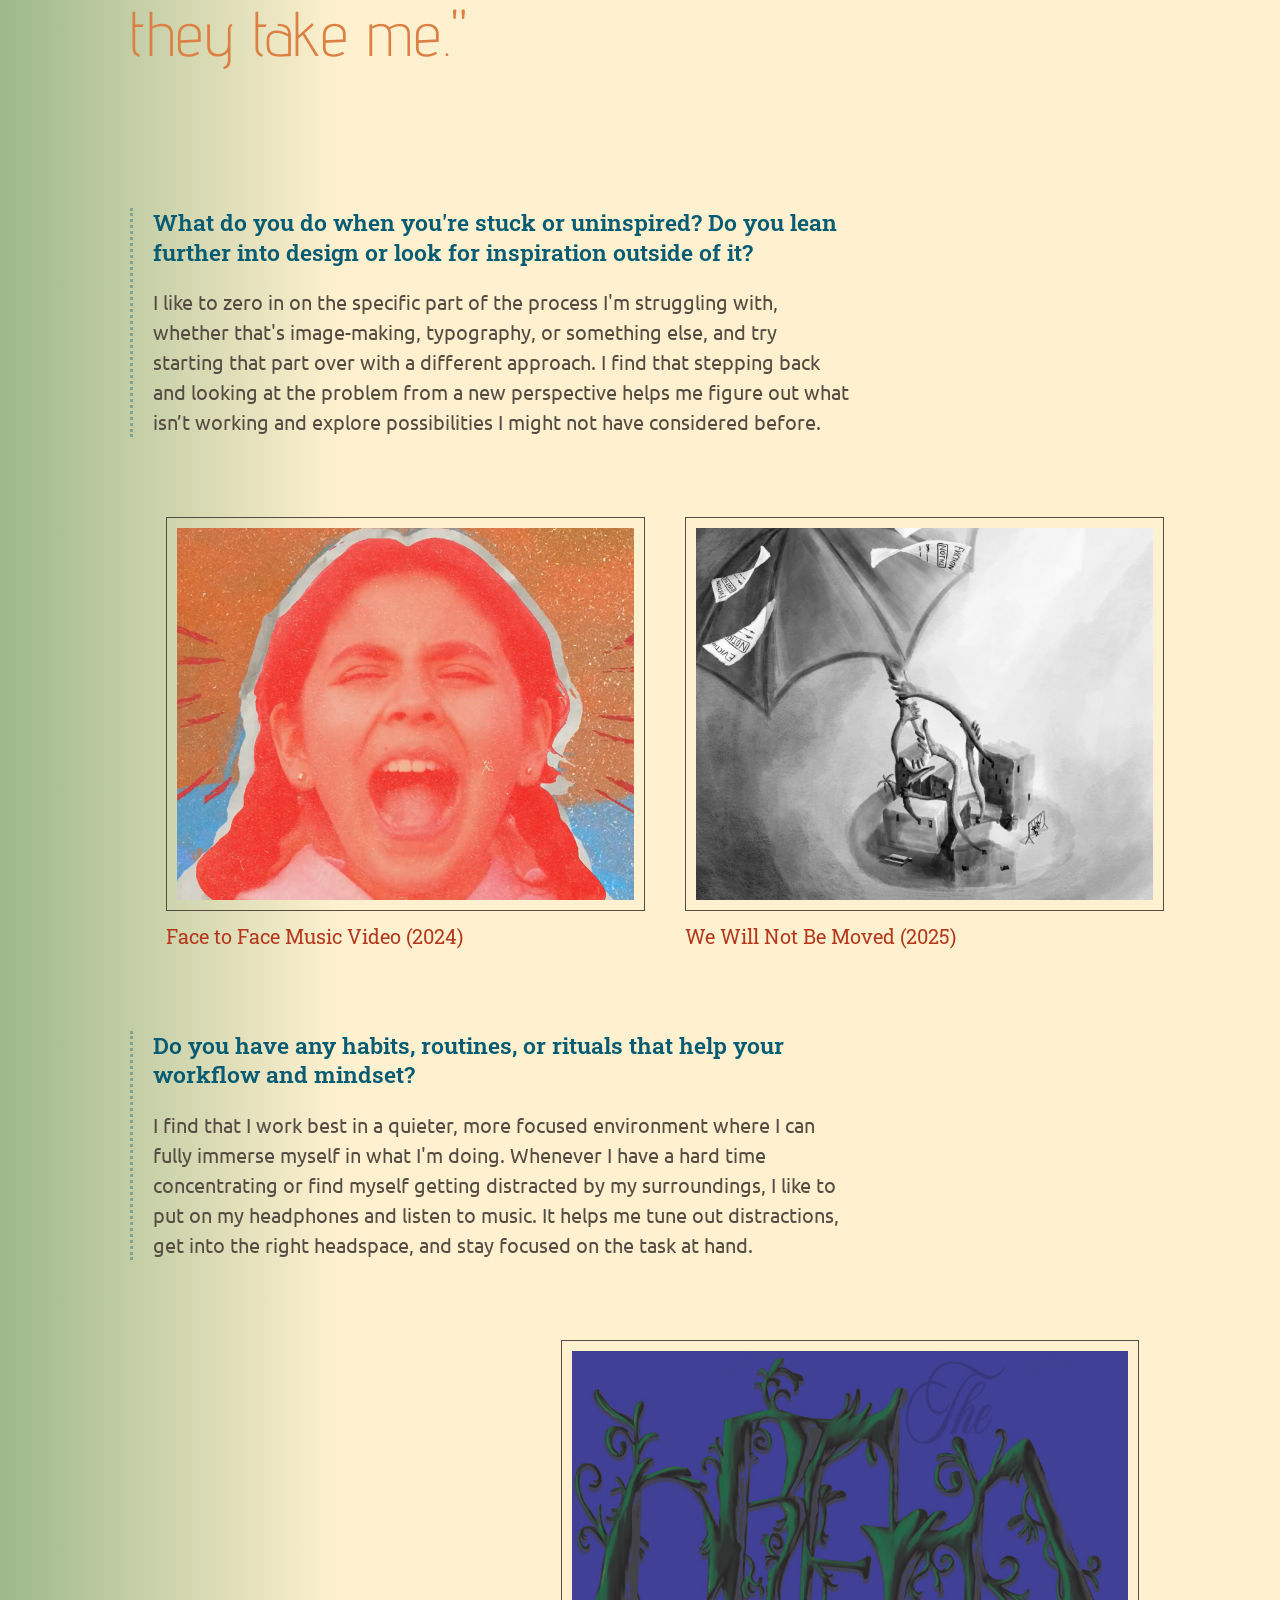
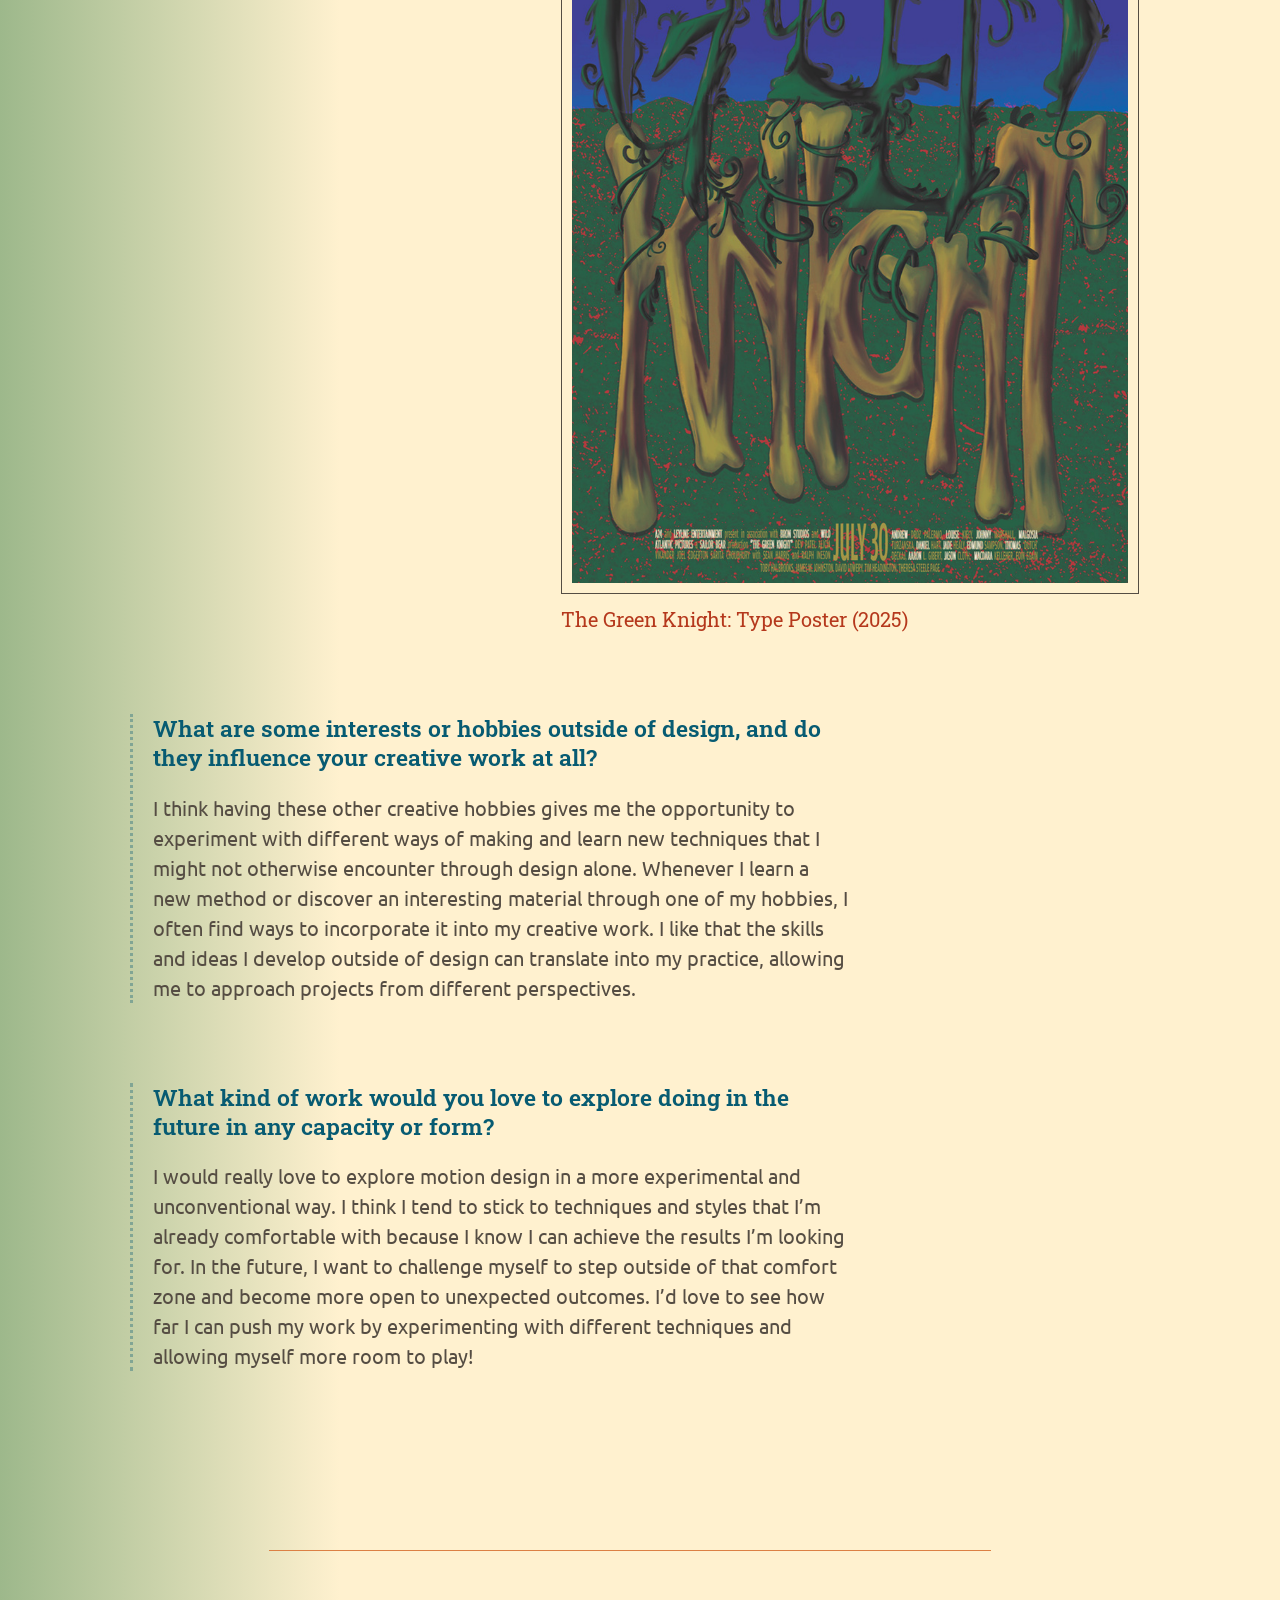
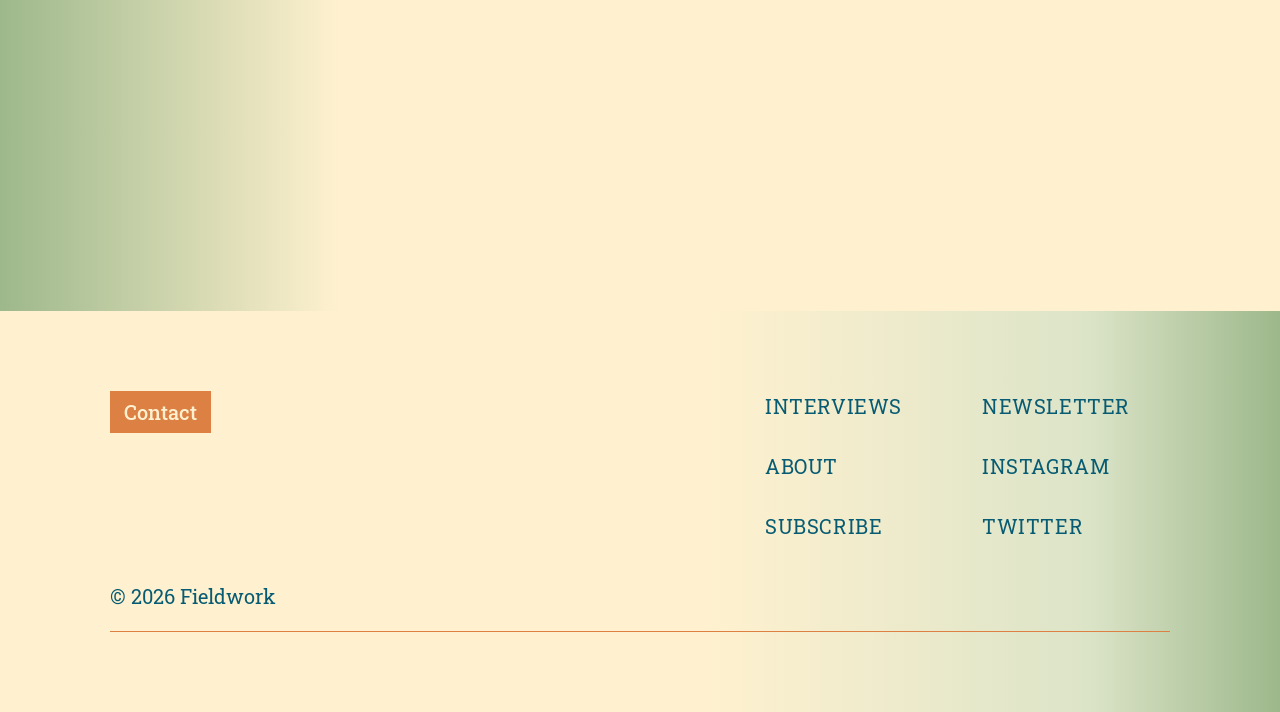
==== commit bcfedbf3: "Classmate content" ====
--- a/interview--one.html
+++ b/interview--one.html
@@ -46,7 +46,7 @@
 				<p class="interview-page__details">Interview by: Dominic Rietta<br>October 13, 2026
 				</p>
 
-				<p class="interview-page__bio">A graphic designer based in Los Angeles and undergrad student at California Institute of the Arts.</p>
+				<p class="interview-page__bio">Graphic designer based in Los Angeles and undergrad student at California Institute of the Arts.</p>
 			</section>
 
 			<section class="interview-page__body">
--- a/css/styles.css
+++ b/css/styles.css
@@ -1,15 +1,20 @@
-/* 1. TOKENS */
+/* VARIABLES */
 
 :root {
 	/* Type scale: Perfect Fourth */
 	--size-080: .563rem;
 	--size-090: .75rem;
+	--size-095: .875rem;
 	--size-100: 1rem;
 	--size-150: 1.125rem;
+	--size-175: 1.25rem;
 	--size-200: 1.333rem;
+	--size-250: 1.5rem;
 	--size-300: 1.777rem;
 	--size-400: 2.369rem;
+	--size-450: 2.75rem;
 	--size-500: 3.157rem;
+	--size-600: 5rem;
 	--size-700: 5.61rem;
 
 	/* Spacing */
@@ -26,7 +31,7 @@
 	--color-page-bg: #fff1cf;
 	--color-text: #075b72;
 	--color-accent: #dc8044;
-	--color-date: #B5291C;
+	--color-date: #B5381C;
 	--color-border: #075b72;
 	--color-grid: #554d43;
 	--color-image-placeholder: #e1c69d;
@@ -36,10 +41,9 @@
 
 	--masthead-angle: -5deg;
 
-	/* Scaling: rem follows the window width.
-	   The canvas is 375px on mobile and 1024px on desktop. */
+	/* Scaling: 375px on mobile and 1024px on desktop. */
 	--frame: 23.4375rem;
-	font-size: clamp(13px, calc(100vw / 23.4375), 24px);
+	font-size: clamp(13px, calc(100vw / 23.4375), 26px);
 
 	@media screen and (min-width: 1024px) {
 		--frame: 64rem;
@@ -50,8 +54,8 @@
 	.dark-mode {
 		--color-page-bg: #082a33;
 		--color-text: #fff1cf;
-		--color-accent: #e8935a;
-		--color-date: #f2c14e;
+		--color-accent: #ECC386;
+		--color-date: #F1AF45;
 		--color-border: #fff1cf;
 		--color-grid: #d8cfbb;
 		--color-image-placeholder: #17414b;
@@ -62,7 +66,7 @@
 }
 
 
-/* 2. BASE */
+/* BASE */
 
 body {
 	overflow-x: hidden;
@@ -83,7 +87,7 @@
 }
 
 main {
-	max-width: var(--frame);
+	/* max-width: var(--frame); */
 	margin-inline: auto;
 }
 
@@ -100,7 +104,6 @@
 	}
 }
 
-/* color: transparent hides broken-image alt text; remove it once real images are in */
 .interview__image,
 .interview-page__portrait,
 .interview-page__image {
@@ -125,7 +128,7 @@
 }
 
 
-/* 3. TOP BAR */
+/* TOP BAR */
 
 .top-bar {
 	position: absolute;
@@ -142,7 +145,6 @@
 	}
 }
 
-/* Three lines drawn as three background gradients */
 .top-bar__menu {
 	width: var(--size-300);
 	height: var(--size-200);
@@ -204,7 +206,6 @@
 	}
 }
 
-/* Nav links: plain text with an underline that draws in on hover */
 .top-bar__nav a,
 .site-header__nav a {
 	padding-bottom: .2em;
@@ -217,7 +218,7 @@
 	}
 }
 
-/* Color mode button: fixed pill, bottom right. Its text is set by js/scripts.js */
+/* Color mode button set by js/scripts.js */
 .top-bar__mode {
 	position: fixed;
 	right: var(--space-200);
@@ -240,7 +241,7 @@
 }
 
 
-/* 4. LANDING PAGE: HEADER CARD */
+/* LANDING PAGE: HEADER CARD */
 
 .site-header {
 	position: relative;
@@ -305,15 +306,13 @@
 }
 
 
-/* 5. LANDING PAGE: COLLAGE */
-
-/* Pulled up behind the header so the lines start above the masthead card.
-   If lines.svg is too dark in dark mode, add a light-lined copy and swap it
-   in with a .dark-mode .interviews-page rule. */
+/* LANDING PAGE: COLLAGE */
+
+/* Pulled up behind the header so the lines start above the masthead card. */
 .interviews-page {
 	margin: -19.3rem auto 0;
 	padding: 19.3rem 0 0;
-	background-image: url("../images/lines.svg");
+	background-image: url("../images/lines 2.svg");
 	background-repeat: repeat-y;
 	background-size: 34.45rem auto;
 	background-position: 50% 0;
@@ -359,13 +358,14 @@
 	box-shadow: 0 0 0 1px var(--color-border);
 }
 
-/* The date is centred on a point (--dx, --dy) and tilted by --dr */
 .interview__date {
 	position: absolute;
 	z-index: 2;
 	top: var(--dy);
 	left: var(--dx);
 	color: var(--color-date);
+	-webkit-text-stroke: .075em var(--color-page-bg);
+	paint-order: stroke fill;
 	font-family: "Advent Pro", sans-serif;
 	font-size: var(--size-200);
 	line-height: 1;
@@ -377,7 +377,6 @@
 	}
 }
 
-/* Per card: position (--x, --y), width (--w), shape (--ratio) and date label */
 .interview--one {
 	--x: 20.9%; --y: 0rem; --w: 59.5%; --ratio: 288 / 353; --dx: 19%; --dy: 4.5%; --dr: -20deg;
 
@@ -391,8 +390,8 @@
 	--x: -17.8%; --y: 11.13rem; --w: 60.3%; --ratio: 292 / 353; --dx: 78%; --dy: 94%; --dr: -15deg;
 
 	@media screen and (min-width: 1024px) {
-		--x: 21.9%; --y: 4rem; --w: 29%; --ratio: 297 / 506; --dx: 15%; --dy: 3%; --dr: -12deg;
-		z-index: 2;
+		--x: 21.9%; --y: 4rem; --w: 29%; --ratio: 297 / 440; --dx: 15%; --dy: 3%; --dr: -12deg;
+		z-index: 3;
 	}
 }
 
@@ -401,7 +400,7 @@
 
 	@media screen and (min-width: 1024px) {
 		--x: 50.9%; --y: 21.5rem; --w: 36.8%; --ratio: 377 / 307; --dx: 84%; --dy: 90%; --dr: -14deg;
-		z-index: 3;
+		z-index: 2;
 	}
 }
 
@@ -410,7 +409,7 @@
 
 	@media screen and (min-width: 1024px) {
 		--x: 12.1%; --y: 20rem; --w: 36.8%; --ratio: 377 / 307; --dx: 14%; --dy: 5%; --dr: -12deg;
-		z-index: 3;
+		z-index: 2;
 	}
 }
 
@@ -423,10 +422,47 @@
 	}
 }
 
-
-/* 6. INTERVIEW PAGE */
-
-/* 6a. Page and intro */
+/* LANDING PAGE: HOVER */
+
+@media screen and (min-width: 1024px) and (hover: hover) {
+	.interview {
+		--hover-time: 0.9s;
+	}
+
+	.interview__link {
+		transition: transform var(--hover-time) cubic-bezier(.2, .7, .2, 1), filter var(--hover-time) ease;
+		will-change: transform;
+	}
+
+	.interview:hover,
+	.interview:focus-within {
+		z-index: 10;
+	}
+
+	.interview:hover .interview__link,
+	.interview:focus-within .interview__link {
+		transform: translate(var(--hx, 0), var(--hy, 0));
+		filter: drop-shadow(0 .5rem 1rem rgb(0 0 0 / .25));
+	}
+
+	.interview--one   { --hx: 25%;  --hy: 8%; }
+	.interview--two   { --hx: -25%; --hy: -6%; }
+	.interview--three { --hx: 25%;  --hy: 8%; }
+	.interview--four  { --hx: -25%; --hy: -8%; }
+	.interview--five  { --hx: 20%;  --hy: -8%; }
+}
+
+@media (prefers-reduced-motion: reduce) {
+	.interview,
+	.interview:hover,
+	.interview:focus-within {
+		transition: none;
+	}
+}
+
+/* INTERVIEW PAGE */
+
+/* Page and intro */
 
 .interview-page {
 	padding: calc(var(--space-700) + var(--space-400) + var(--space-090)) var(--space-300) 0;
@@ -461,7 +497,6 @@
 	}
 }
 
-/* Display type: the name and the pull quotes */
 .interview-page__name,
 .interview-page__quote-text {
 	color: var(--color-accent);
@@ -474,21 +509,27 @@
 .interview-page__name {
 	grid-area: name;
 	padding-inline: var(--space-100);
-	font-size: var(--size-400);
+	font-size: var(--size-500);
 	font-weight: 600;
 
 	@media screen and (min-width: 1024px) {
 		font-size: var(--size-700);
 	}
+
 }
 
 .interview-page__subtitle {
 	grid-area: subtitle;
 	margin: var(--space-200) 0 0;
 	padding-inline: var(--space-100);
+	font-size: var(--size-150);
 
 	@media screen and (min-width: 1024px) {
 		margin-top: var(--space-400);
+		font-size: var(--size-300);
+	}
+
+	@media screen and (min-width: 1440px) {
 		font-size: var(--size-300);
 	}
 }
@@ -506,9 +547,12 @@
 		padding: 0 var(--space-100);
 		font-size: var(--size-200);
 	}
-}
-
-/* Shared body copy: the bio and the answers */
+
+	@media screen and (min-width: 1440px) {
+		font-size: var(--size-200);
+	}
+}
+
 .interview-page__bio,
 .interview-page__answer {
 	color: var(--color-grid);
@@ -520,14 +564,20 @@
 .interview-page__bio {
 	grid-area: bio;
 	margin: var(--space-500) 0 0;
-	padding-inline: var(--space-100);
+	padding-inline: var(--space-090) 0;
 
 	@media screen and (min-width: 1024px) {
 		max-width: 25rem;
 		margin-top: var(--space-600);
+		padding-inline: var(--space-100);
 		font-size: var(--size-200);
 		line-height: 1.45;
 	}
+
+	@media screen and (min-width: 1440px) {
+		max-width: 22rem;
+		font-size: var(--size-200);
+	}	
 }
 
 .interview-page__portrait {
@@ -543,7 +593,7 @@
 }
 
 
-/* 6b. Body: questions, projects, quotes */
+/* Body: questions, projects, quotes */
 
 .interview-page__body {
 	display: flex;
@@ -567,8 +617,7 @@
 	}
 }
 
-/* Desktop: every block spans both columns. A block's placement modifier
-   (section 6c) sets --align, --width, --max-width and so on to move it. */
+/* Desktop: every block spans both columns. A block's placement modifier (further below) sets parameters to move it. */
 .interview-page__qa,
 .interview-page__project,
 .interview-page__quote {
@@ -587,6 +636,7 @@
 }
 
 .interview-page__question {
+	max-width: 55ch;
 	font-size: var(--size-100);
 	font-weight: 600;
 	line-height: 1.3;
@@ -597,6 +647,7 @@
 }
 
 .interview-page__answer {
+	max-width: 75ch;
 	margin: var(--space-100) 0 0;
 
 	@media screen and (min-width: 1024px) {
@@ -605,29 +656,26 @@
 	}
 }
 
-/* Desktop: image in the right column, caption turned sideways on its left */
 .interview-page__project {
 	@media screen and (min-width: 1024px) {
 		display: grid;
-		grid-template-columns: auto 1fr;
-		column-gap: var(--space-090);
+		grid-template-columns: 1fr;
+		row-gap: var(--space-090);
 		width: var(--width, auto);
+		margin-left: var(--margin-left, 0);
 		margin-right: var(--margin-right, 0);
 	}
 }
 
 .interview-page__image {
 	width: 100%;
-	aspect-ratio: 6 / 7;
+	height: auto;
 	background-color: var(--color-image-placeholder);
 
 	@media screen and (min-width: 1024px) {
-		grid-column: 2;
-		grid-row: 1;
 		padding: var(--space-090);
 		border: 1px solid var(--color-grid);
 		background-clip: content-box;
-		aspect-ratio: var(--image-ratio, 6 / 7);
 	}
 }
 
@@ -636,17 +684,10 @@
 	color: var(--color-date);
 
 	@media screen and (min-width: 1024px) {
-		grid-column: 1;
-		grid-row: 1;
-		align-self: end;
 		margin: 0;
-		white-space: nowrap;
-		writing-mode: vertical-rl;
-		transform: rotate(180deg);
-	}
-}
-
-/* The quote's margins add to the gap, so it gets more room than the rest */
+	}
+}
+
 .interview-page__quote {
 	margin: var(--space-200) 0;
 	text-align: center;
@@ -667,10 +708,7 @@
 }
 
 
-/* 6c. Desktop placement, in page order 
-   Add one of these modifier classes to each project or quote in the HTML.
-   --align is the side of the page, --width / --max-width the block size,
-   --image-ratio the shape of a project's image. */
+/* Desktop placement - Modifier classes in HTML. */
 
 .interview-page__project--right { --align: end;   --width: 59%; --image-ratio: 3 / 2; }
 .interview-page__project--left  { --align: start; --width: 36%; --image-ratio: 2 / 3; }
@@ -680,7 +718,7 @@
 .interview-page__quote--right   { --align: end;   --max-width: 75%; --text-align: right; }
 .interview-page__quote--left    { --align: start; --max-width: 92%; --text-align: left; }
 
-/* Two in a row sit side by side, touching in the middle */
+/* Two in a row sit side by side touching in the middle */
 .interview-page__project--half {
 	--align: end;
 	--width: 93%;
@@ -695,8 +733,16 @@
 	--align: start;
 }
 
-
-/* 7. FOOTER */
+/* Placement variant B */
+.interview-page--b .interview-page__project--right { --align: end; --width: 64%; --image-ratio: 1 / 1;   --margin-left: 18%; }
+.interview-page--b .interview-page__project--left  { --align: start; --width: 52%; --image-ratio: 4 / 3;   --margin-left: 4%; }
+.interview-page--b .interview-page__project--wide  { --align: center; --width: 66%; --image-ratio: 5 / 4;   --margin-left: 0%; --margin-right: 0; }
+.interview-page--b .interview-page__project--tall  { --align: end; --width: 40%; --image-ratio: 3 / 4;   --margin-left: 24%; --margin-right: 10%; }
+
+.interview-page--b .interview-page__project--half { --align: end; --width: 90%; --image-ratio: 4 / 5; }
+.interview-page--b .interview-page__project--half + .interview-page__project--half { --align: start; }
+
+/* FOOTER */
 
 .site-footer {
 	position: relative;
@@ -748,7 +794,7 @@
 }
 
 .site-footer__nav a {
-	font-weight: 500;
+	font-weight: 400;
 	letter-spacing: .03rem;
 }
 
